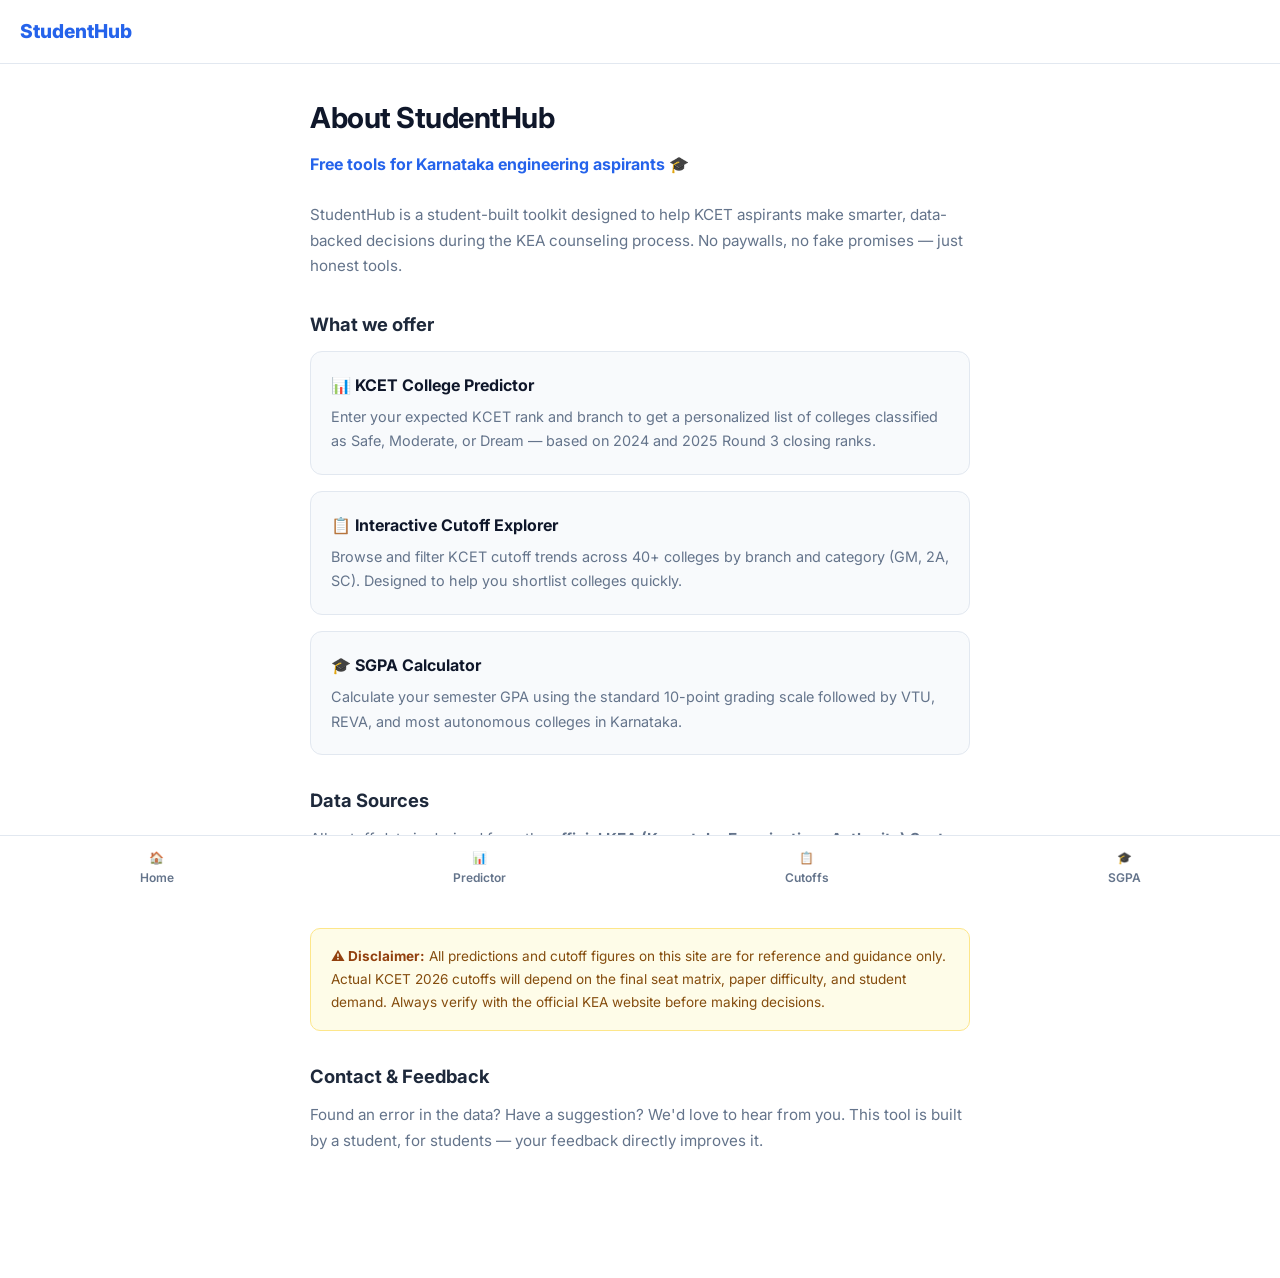
==== about.html @ f55f3ca9 "Add files via upload" ====
<!DOCTYPE html>
<html lang="en">
<head>
    <meta charset="UTF-8">
    <meta name="viewport" content="width=device-width, initial-scale=1.0, maximum-scale=1.0, user-scalable=no">
    <title>About StudentHub | KCET Predictor 2026</title>
    <meta name="description" content="Learn about StudentHub — a free KCET college predictor and cutoff tool built for Karnataka engineering aspirants.">
    <link href="https://fonts.googleapis.com/css2?family=Inter:wght@400;600;700;800&display=swap" rel="stylesheet">
    <style>
        :root { --primary: #2563eb; --bg: #ffffff; --surface: #f8fafc; --text: #0f172a; --text-light: #64748b; }
        * { box-sizing: border-box; margin: 0; padding: 0; }
        body { font-family: 'Inter', sans-serif; background-color: var(--bg); color: var(--text); padding-bottom: 80px; line-height: 1.7; }

        header { padding: 15px 20px; border-bottom: 1px solid #e2e8f0; position: sticky; top: 0; background: white; z-index: 100; }
        .logo { font-weight: 800; color: var(--primary); font-size: 1.2rem; text-decoration: none; }

        .container { padding: 30px 20px; max-width: 700px; margin: 0 auto; }

        h1 { font-size: 1.8rem; margin-bottom: 8px; color: #0f172a; letter-spacing: -0.5px; }
        h2 { font-size: 1.15rem; margin-top: 30px; margin-bottom: 10px; color: #1e293b; }
        p { font-size: 0.95rem; color: var(--text-light); margin-bottom: 14px; }

        .tagline { font-size: 1rem; color: var(--primary); font-weight: 700; margin-bottom: 24px; }

        .info-card { background: var(--surface); border: 1px solid #e2e8f0; border-radius: 12px; padding: 20px; margin-bottom: 16px; }
        .info-card h3 { font-size: 1rem; color: #0f172a; margin-bottom: 6px; }
        .info-card p { margin-bottom: 0; font-size: 0.9rem; }

        .disclaimer-box { background: #fefce8; border: 1px solid #fde68a; border-radius: 10px; padding: 16px 20px; margin-top: 24px; }
        .disclaimer-box p { font-size: 0.85rem; color: #854d0e; margin-bottom: 0; }
        .disclaimer-box strong { color: #92400e; }

        .source-link { color: var(--primary); font-weight: 700; text-decoration: none; }
        .source-link:hover { text-decoration: underline; }

        .bottom-nav { position: fixed; bottom: 0; width: 100%; height: 65px; background: white; display: flex; justify-content: space-around; align-items: center; border-top: 1px solid #e2e8f0; z-index: 100; }
        .nav-item { text-decoration: none; color: var(--text-light); font-size: 0.75rem; text-align: center; font-weight: 600; }
        .nav-item.active { color: var(--primary); }
    </style>
</head>
<body>

<header>
    <a href="index.html" class="logo">StudentHub</a>
</header>

<div class="container">
    <h1>About StudentHub</h1>
    <p class="tagline">Free tools for Karnataka engineering aspirants 🎓</p>

    <p>StudentHub is a student-built toolkit designed to help KCET aspirants make smarter, data-backed decisions during the KEA counseling process. No paywalls, no fake promises — just honest tools.</p>

    <h2>What we offer</h2>

    <div class="info-card">
        <h3>📊 KCET College Predictor</h3>
        <p>Enter your expected KCET rank and branch to get a personalized list of colleges classified as Safe, Moderate, or Dream — based on 2024 and 2025 Round 3 closing ranks.</p>
    </div>

    <div class="info-card">
        <h3>📋 Interactive Cutoff Explorer</h3>
        <p>Browse and filter KCET cutoff trends across 40+ colleges by branch and category (GM, 2A, SC). Designed to help you shortlist colleges quickly.</p>
    </div>

    <div class="info-card">
        <h3>🎓 SGPA Calculator</h3>
        <p>Calculate your semester GPA using the standard 10-point grading scale followed by VTU, REVA, and most autonomous colleges in Karnataka.</p>
    </div>

    <h2>Data Sources</h2>
    <p>All cutoff data is derived from the <strong>official KEA (Karnataka Examinations Authority) Seat Matrix</strong> published after Round 3 counseling for 2024 and 2025. You can verify data at the official KEA portal: <a href="https://kea.kar.nic.in" class="source-link" target="_blank">kea.kar.nic.in →</a></p>

    <div class="disclaimer-box">
        <p><strong>⚠️ Disclaimer:</strong> All predictions and cutoff figures on this site are for reference and guidance only. Actual KCET 2026 cutoffs will depend on the final seat matrix, paper difficulty, and student demand. Always verify with the official KEA website before making decisions.</p>
    </div>

    <h2>Contact & Feedback</h2>
    <p>Found an error in the data? Have a suggestion? We'd love to hear from you. This tool is built by a student, for students — your feedback directly improves it.</p>
</div>

<nav class="bottom-nav">
    <a href="index.html" class="nav-item">🏠<br>Home</a>
    <a href="predictor.html" class="nav-item">📊<br>Predictor</a>
    <a href="cutoffs.html" class="nav-item">📋<br>Cutoffs</a>
    <a href="sgpa.html" class="nav-item">🎓<br>SGPA</a>
</nav>

</body>
</html>
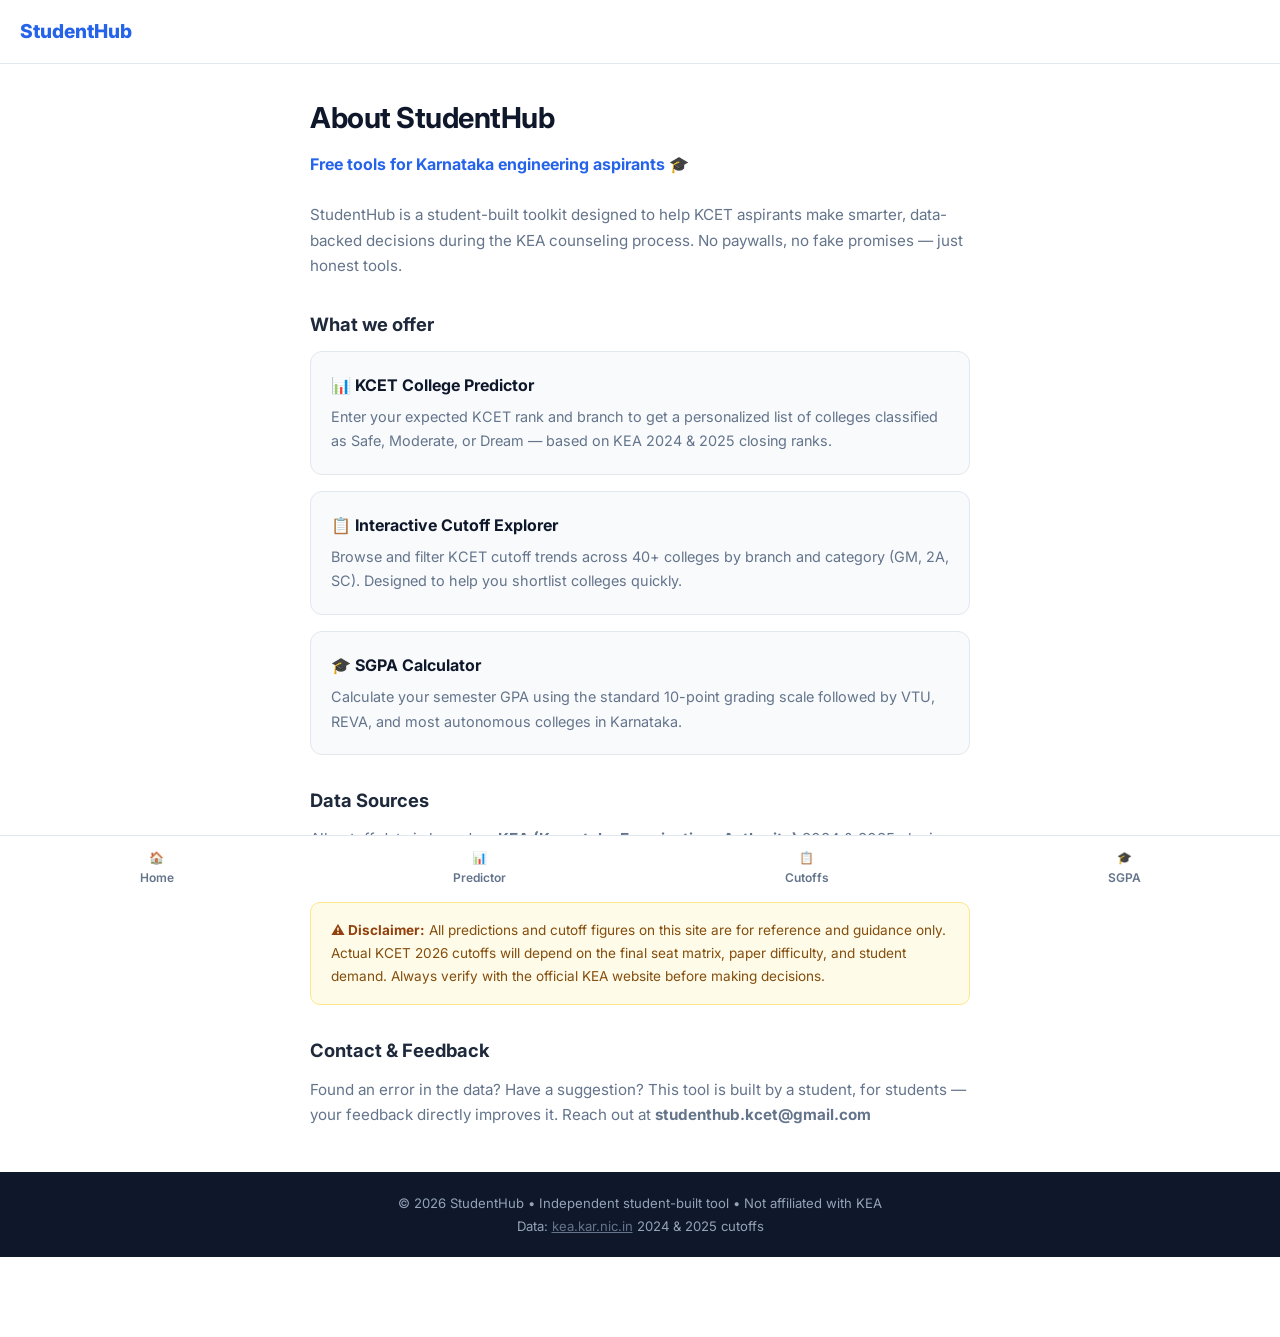
==== commit 30857e36: "Add files via upload" ====
--- a/about.html
+++ b/about.html
@@ -2,9 +2,26 @@
 <html lang="en">
 <head>
     <meta charset="UTF-8">
-    <meta name="viewport" content="width=device-width, initial-scale=1.0, maximum-scale=1.0, user-scalable=no">
-    <title>About StudentHub | KCET Predictor 2026</title>
-    <meta name="description" content="Learn about StudentHub — a free KCET college predictor and cutoff tool built for Karnataka engineering aspirants.">
+    <meta name="viewport" content="width=device-width, initial-scale=1.0">
+    <title>About StudentHub | Free KCET Tools for Karnataka Students</title>
+    <meta name="description" content="StudentHub is a free student-built KCET college predictor and cutoff tool for Karnataka engineering aspirants. Based on KEA 2024 & 2025 data.">
+
+    <!-- OpenGraph -->
+    <meta property="og:title" content="About StudentHub | KCET Tools for Karnataka">
+    <meta property="og:description" content="Free student-built KCET predictor and cutoff explorer for Karnataka engineering aspirants.">
+    <meta property="og:url" content="https://student-toolkit-2026.vercel.app/about.html">
+    <meta property="og:type" content="website">
+
+    <!-- JSON-LD -->
+    <script type="application/ld+json">
+    {
+      "@context": "https://schema.org",
+      "@type": "Organization",
+      "name": "StudentHub",
+      "url": "https://student-toolkit-2026.vercel.app",
+      "description": "Free KCET college predictor and cutoff tool for Karnataka engineering students"
+    }
+    </script>
     <link href="https://fonts.googleapis.com/css2?family=Inter:wght@400;600;700;800&display=swap" rel="stylesheet">
     <style>
         :root { --primary: #2563eb; --bg: #ffffff; --surface: #f8fafc; --text: #0f172a; --text-light: #64748b; }
@@ -54,7 +71,7 @@
 
     <div class="info-card">
         <h3>📊 KCET College Predictor</h3>
-        <p>Enter your expected KCET rank and branch to get a personalized list of colleges classified as Safe, Moderate, or Dream — based on 2024 and 2025 Round 3 closing ranks.</p>
+        <p>Enter your expected KCET rank and branch to get a personalized list of colleges classified as Safe, Moderate, or Dream — based on KEA 2024 & 2025 closing ranks.</p>
     </div>
 
     <div class="info-card">
@@ -68,15 +85,20 @@
     </div>
 
     <h2>Data Sources</h2>
-    <p>All cutoff data is derived from the <strong>official KEA (Karnataka Examinations Authority) Seat Matrix</strong> published after Round 3 counseling for 2024 and 2025. You can verify data at the official KEA portal: <a href="https://kea.kar.nic.in" class="source-link" target="_blank">kea.kar.nic.in →</a></p>
+    <p>All cutoff data is based on <strong>KEA (Karnataka Examinations Authority)</strong> 2024 & 2025 closing ranks. You can verify data at the official KEA portal: <a href="https://kea.kar.nic.in" class="source-link" target="_blank">kea.kar.nic.in →</a></p>
 
     <div class="disclaimer-box">
         <p><strong>⚠️ Disclaimer:</strong> All predictions and cutoff figures on this site are for reference and guidance only. Actual KCET 2026 cutoffs will depend on the final seat matrix, paper difficulty, and student demand. Always verify with the official KEA website before making decisions.</p>
     </div>
 
     <h2>Contact & Feedback</h2>
-    <p>Found an error in the data? Have a suggestion? We'd love to hear from you. This tool is built by a student, for students — your feedback directly improves it.</p>
+    <p>Found an error in the data? Have a suggestion? This tool is built by a student, for students — your feedback directly improves it. Reach out at <strong>studenthub.kcet@gmail.com</strong></p>
 </div>
+
+<footer style="background:#0f172a; color:#94a3b8; padding:20px; font-size:0.82rem; text-align:center;">
+    © 2026 StudentHub • Independent student-built tool • Not affiliated with KEA<br>
+    Data: <a href="https://kea.kar.nic.in" target="_blank" style="color:#64748b;">kea.kar.nic.in</a> 2024 & 2025 cutoffs
+</footer>
 
 <nav class="bottom-nav">
     <a href="index.html" class="nav-item">🏠<br>Home</a>
@@ -86,4 +108,4 @@
 </nav>
 
 </body>
-</html>
+</html>
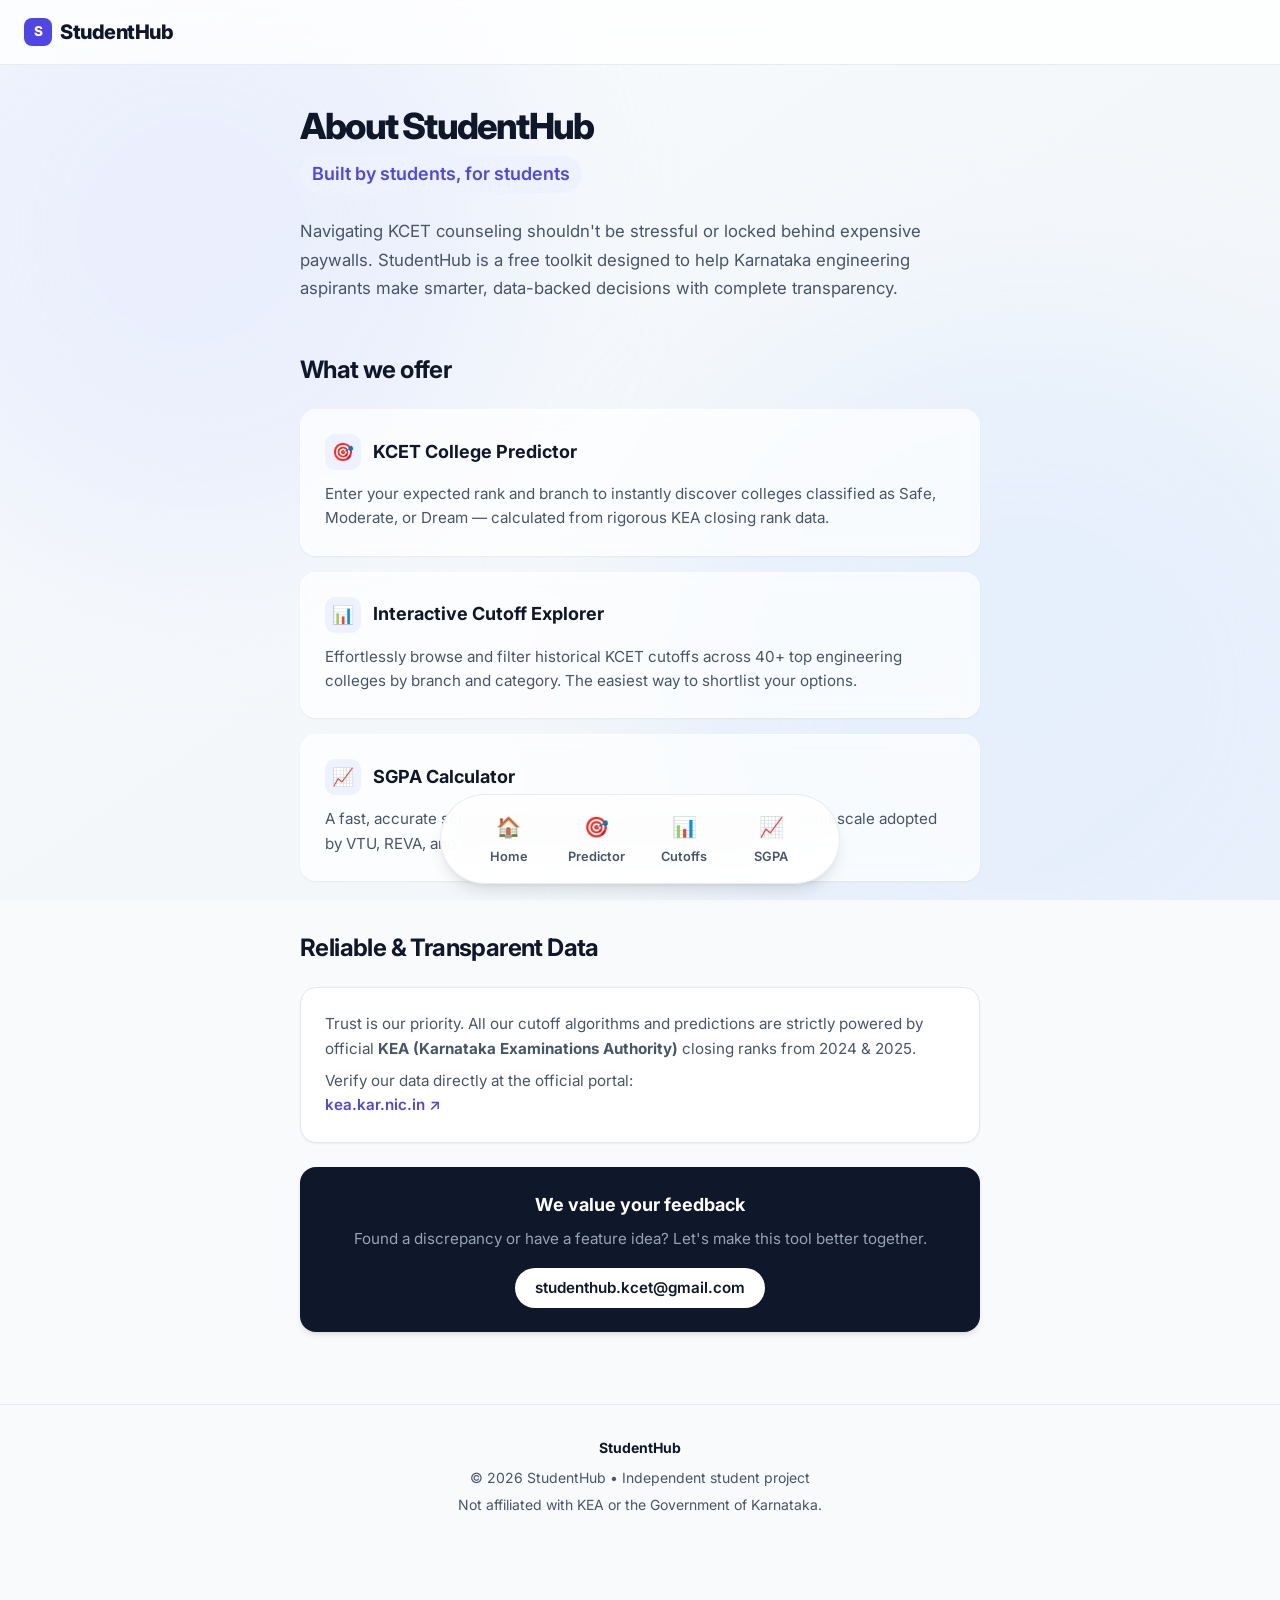
==== commit b61856a9: "fix: remove disclaimer, update probability labels, add marks-to-rank tool" ====
--- a/about.html
+++ b/about.html
@@ -1,14 +1,17 @@
 <!DOCTYPE html>
 <html lang="en">
+
 <head>
     <meta charset="UTF-8">
     <meta name="viewport" content="width=device-width, initial-scale=1.0">
     <title>About StudentHub | Free KCET Tools for Karnataka Students</title>
-    <meta name="description" content="StudentHub is a free student-built KCET college predictor and cutoff tool for Karnataka engineering aspirants. Based on KEA 2024 & 2025 data.">
+    <meta name="description"
+        content="StudentHub is a free student-built KCET college predictor and cutoff tool for Karnataka engineering aspirants. Based on KEA 2024 & 2025 data.">
 
     <!-- OpenGraph -->
     <meta property="og:title" content="About StudentHub | KCET Tools for Karnataka">
-    <meta property="og:description" content="Free student-built KCET predictor and cutoff explorer for Karnataka engineering aspirants.">
+    <meta property="og:description"
+        content="Free student-built KCET predictor and cutoff explorer for Karnataka engineering aspirants.">
     <meta property="og:url" content="https://student-toolkit-2026.vercel.app/about.html">
     <meta property="og:type" content="website">
 
@@ -22,90 +25,107 @@
       "description": "Free KCET college predictor and cutoff tool for Karnataka engineering students"
     }
     </script>
-    <link href="https://fonts.googleapis.com/css2?family=Inter:wght@400;600;700;800&display=swap" rel="stylesheet">
-    <style>
-        :root { --primary: #2563eb; --bg: #ffffff; --surface: #f8fafc; --text: #0f172a; --text-light: #64748b; }
-        * { box-sizing: border-box; margin: 0; padding: 0; }
-        body { font-family: 'Inter', sans-serif; background-color: var(--bg); color: var(--text); padding-bottom: 80px; line-height: 1.7; }
+    <link href="https://fonts.googleapis.com/css2?family=Inter:wght@400;500;600;700;800&display=swap" rel="stylesheet">
+    <link rel="stylesheet" href="style.css">
+</head>
 
-        header { padding: 15px 20px; border-bottom: 1px solid #e2e8f0; position: sticky; top: 0; background: white; z-index: 100; }
-        .logo { font-weight: 800; color: var(--primary); font-size: 1.2rem; text-decoration: none; }
-
-        .container { padding: 30px 20px; max-width: 700px; margin: 0 auto; }
-
-        h1 { font-size: 1.8rem; margin-bottom: 8px; color: #0f172a; letter-spacing: -0.5px; }
-        h2 { font-size: 1.15rem; margin-top: 30px; margin-bottom: 10px; color: #1e293b; }
-        p { font-size: 0.95rem; color: var(--text-light); margin-bottom: 14px; }
-
-        .tagline { font-size: 1rem; color: var(--primary); font-weight: 700; margin-bottom: 24px; }
-
-        .info-card { background: var(--surface); border: 1px solid #e2e8f0; border-radius: 12px; padding: 20px; margin-bottom: 16px; }
-        .info-card h3 { font-size: 1rem; color: #0f172a; margin-bottom: 6px; }
-        .info-card p { margin-bottom: 0; font-size: 0.9rem; }
-
-        .disclaimer-box { background: #fefce8; border: 1px solid #fde68a; border-radius: 10px; padding: 16px 20px; margin-top: 24px; }
-        .disclaimer-box p { font-size: 0.85rem; color: #854d0e; margin-bottom: 0; }
-        .disclaimer-box strong { color: #92400e; }
-
-        .source-link { color: var(--primary); font-weight: 700; text-decoration: none; }
-        .source-link:hover { text-decoration: underline; }
-
-        .bottom-nav { position: fixed; bottom: 0; width: 100%; height: 65px; background: white; display: flex; justify-content: space-around; align-items: center; border-top: 1px solid #e2e8f0; z-index: 100; }
-        .nav-item { text-decoration: none; color: var(--text-light); font-size: 0.75rem; text-align: center; font-weight: 600; }
-        .nav-item.active { color: var(--primary); }
-    </style>
-</head>
 <body>
 
-<header>
-    <a href="index.html" class="logo">StudentHub</a>
-</header>
-
-<div class="container">
-    <h1>About StudentHub</h1>
-    <p class="tagline">Free tools for Karnataka engineering aspirants 🎓</p>
-
-    <p>StudentHub is a student-built toolkit designed to help KCET aspirants make smarter, data-backed decisions during the KEA counseling process. No paywalls, no fake promises — just honest tools.</p>
-
-    <h2>What we offer</h2>
-
-    <div class="info-card">
-        <h3>📊 KCET College Predictor</h3>
-        <p>Enter your expected KCET rank and branch to get a personalized list of colleges classified as Safe, Moderate, or Dream — based on KEA 2024 & 2025 closing ranks.</p>
+    <div class="ambient-bg">
+        <div class="ambient-blob blob-1"></div>
+        <div class="ambient-blob blob-2"></div>
     </div>
 
-    <div class="info-card">
-        <h3>📋 Interactive Cutoff Explorer</h3>
-        <p>Browse and filter KCET cutoff trends across 40+ colleges by branch and category (GM, 2A, SC). Designed to help you shortlist colleges quickly.</p>
+    <header>
+        <a href="index.html" class="logo">
+            <div class="logo-icon">S</div>
+            StudentHub
+        </a>
+    </header>
+
+    <div class="container">
+        <h1>About StudentHub</h1>
+        <div class="tagline">Built by students, for students</div>
+
+        <p class="intro-text">Navigating KCET counseling shouldn't be stressful or locked behind expensive paywalls.
+            StudentHub is a free toolkit designed to help Karnataka engineering aspirants make smarter, data-backed
+            decisions with complete transparency.</p>
+
+        <h2>What we offer</h2>
+
+        <div class="grid-cards">
+            <div class="info-card">
+                <div class="card-header">
+                    <div class="card-icon">🎯</div>
+                    <h3>KCET College Predictor</h3>
+                </div>
+                <p>Enter your expected rank and branch to instantly discover colleges classified as Safe, Moderate, or
+                    Dream — calculated from rigorous KEA closing rank data.</p>
+            </div>
+
+            <div class="info-card">
+                <div class="card-header">
+                    <div class="card-icon">📊</div>
+                    <h3>Interactive Cutoff Explorer</h3>
+                </div>
+                <p>Effortlessly browse and filter historical KCET cutoffs across 40+ top engineering colleges by branch
+                    and category. The easiest way to shortlist your options.</p>
+            </div>
+
+            <div class="info-card">
+                <div class="card-header">
+                    <div class="card-icon">📈</div>
+                    <h3>SGPA Calculator</h3>
+                </div>
+                <p>A fast, accurate semester GPA calculator utilizing the standard 10-point scale adopted by VTU, REVA,
+                    and autonomous institutions across Karnataka.</p>
+            </div>
+        </div>
+
+        <h2>Reliable & Transparent Data</h2>
+        <div class="trust-section">
+            <p>Trust is our priority. All our cutoff algorithms and predictions are strictly powered by official
+                <strong>KEA (Karnataka Examinations Authority)</strong> closing ranks from 2024 & 2025.
+            </p>
+            <p style="margin-top: 0.5rem;">Verify our data directly at the official portal: <br><a
+                    href="https://kea.kar.nic.in" class="source-link" target="_blank"
+                    rel="noopener noreferrer">kea.kar.nic.in ↗</a></p>
+        </div>
+
+        <div class="contact-box">
+            <h3>We value your feedback</h3>
+            <p>Found a discrepancy or have a feature idea? Let's make this tool better together.</p>
+            <a href="mailto:studenthub.kcet@gmail.com" class="email-link">studenthub.kcet@gmail.com</a>
+        </div>
     </div>
 
-    <div class="info-card">
-        <h3>🎓 SGPA Calculator</h3>
-        <p>Calculate your semester GPA using the standard 10-point grading scale followed by VTU, REVA, and most autonomous colleges in Karnataka.</p>
+    <footer>
+        <div class="footer-logo">StudentHub</div>
+        <p>© 2026 StudentHub • Independent student project</p>
+        <p style="margin-top: 0.25rem;">Not affiliated with KEA or the Government of Karnataka.</p>
+    </footer>
+
+    <div class="bottom-nav-container">
+        <nav class="bottom-nav">
+            <a href="index.html" class="nav-item">
+                <span class="nav-icon">🏠</span>
+                <span>Home</span>
+            </a>
+            <a href="predictor.html" class="nav-item">
+                <span class="nav-icon">🎯</span>
+                <span>Predictor</span>
+            </a>
+            <a href="cutoffs.html" class="nav-item">
+                <span class="nav-icon">📊</span>
+                <span>Cutoffs</span>
+            </a>
+            <a href="sgpa.html" class="nav-item">
+                <span class="nav-icon">📈</span>
+                <span>SGPA</span>
+            </a>
+        </nav>
     </div>
 
-    <h2>Data Sources</h2>
-    <p>All cutoff data is based on <strong>KEA (Karnataka Examinations Authority)</strong> 2024 & 2025 closing ranks. You can verify data at the official KEA portal: <a href="https://kea.kar.nic.in" class="source-link" target="_blank">kea.kar.nic.in →</a></p>
+</body>
 
-    <div class="disclaimer-box">
-        <p><strong>⚠️ Disclaimer:</strong> All predictions and cutoff figures on this site are for reference and guidance only. Actual KCET 2026 cutoffs will depend on the final seat matrix, paper difficulty, and student demand. Always verify with the official KEA website before making decisions.</p>
-    </div>
-
-    <h2>Contact & Feedback</h2>
-    <p>Found an error in the data? Have a suggestion? This tool is built by a student, for students — your feedback directly improves it. Reach out at <strong>studenthub.kcet@gmail.com</strong></p>
-</div>
-
-<footer style="background:#0f172a; color:#94a3b8; padding:20px; font-size:0.82rem; text-align:center;">
-    © 2026 StudentHub • Independent student-built tool • Not affiliated with KEA<br>
-    Data: <a href="https://kea.kar.nic.in" target="_blank" style="color:#64748b;">kea.kar.nic.in</a> 2024 & 2025 cutoffs
-</footer>
-
-<nav class="bottom-nav">
-    <a href="index.html" class="nav-item">🏠<br>Home</a>
-    <a href="predictor.html" class="nav-item">📊<br>Predictor</a>
-    <a href="cutoffs.html" class="nav-item">📋<br>Cutoffs</a>
-    <a href="sgpa.html" class="nav-item">🎓<br>SGPA</a>
-</nav>
-
-</body>
 </html>
--- a/style.css
+++ b/style.css
@@ -0,0 +1,530 @@
+:root {
+    --primary: #4F46E5;
+    /* Indigo 600 */
+    --primary-hover: #4338CA;
+    --primary-light: #EEF2FF;
+    --bg: #F8FAFC;
+    /* Slate 50 */
+    --surface: #FFFFFF;
+    --text-main: #0F172A;
+    /* Slate 900 */
+    --text-muted: #475569;
+    /* Slate 600 */
+    --border: #E2E8F0;
+    /* Slate 200 */
+
+    /* Result Colors */
+    --safe: #166534;
+    --safe-bg: #dcfce7;
+    --moderate: #854d0e;
+    --moderate-bg: #fef9c3;
+    --dream: #991b1b;
+    --dream-bg: #fee2e2;
+    --best-border: #4F46E5;
+    --best-bg: #EEF2FF;
+
+    --shadow-sm: 0 1px 2px 0 rgb(0 0 0 / 0.05);
+    --shadow-md: 0 4px 6px -1px rgb(0 0 0 / 0.1), 0 2px 4px -2px rgb(0 0 0 / 0.1);
+    --shadow-lg: 0 10px 15px -3px rgb(0 0 0 / 0.1), 0 4px 6px -4px rgb(0 0 0 / 0.1);
+    --radius-sm: 0.5rem;
+    --radius-md: 0.75rem;
+    --radius-lg: 1rem;
+    --radius-full: 9999px;
+    --transition: all 0.3s cubic-bezier(0.4, 0, 0.2, 1);
+}
+
+* {
+    box-sizing: border-box;
+    margin: 0;
+    padding: 0;
+}
+
+body {
+    font-family: 'Inter', -apple-system, BlinkMacSystemFont, "Segoe UI", Roboto, sans-serif;
+    background-color: var(--bg);
+    color: var(--text-main);
+    padding-bottom: 90px;
+    line-height: 1.6;
+    -webkit-font-smoothing: antialiased;
+}
+
+/* Ambient Background for premium fast look */
+.ambient-bg {
+    position: fixed;
+    top: 0;
+    left: 0;
+    width: 100vw;
+    height: 100vh;
+    z-index: -1;
+    overflow: hidden;
+    background: linear-gradient(to bottom right, #f8fafc, #f1f5f9);
+}
+
+.ambient-blob {
+    position: absolute;
+    filter: blur(80px);
+    opacity: 0.5;
+    border-radius: 50%;
+    animation: float 20s infinite alternate;
+}
+
+.blob-1 {
+    top: -10%;
+    left: -10%;
+    width: 50vw;
+    height: 50vw;
+    background: #e0e7ff;
+}
+
+.blob-2 {
+    bottom: -20%;
+    right: -10%;
+    width: 60vw;
+    height: 60vw;
+    background: #dbeafe;
+    animation-delay: -10s;
+}
+
+@keyframes float {
+    0% {
+        transform: translate(0, 0) scale(1);
+    }
+
+    100% {
+        transform: translate(5%, 5%) scale(1.1);
+    }
+}
+
+/* Header */
+header {
+    padding: 1rem 1.5rem;
+    position: sticky;
+    top: 0;
+    background: rgba(255, 255, 255, 0.8);
+    backdrop-filter: blur(12px);
+    -webkit-backdrop-filter: blur(12px);
+    border-bottom: 1px solid rgba(226, 232, 240, 0.8);
+    z-index: 100;
+    display: flex;
+    justify-content: space-between;
+    align-items: center;
+}
+
+.logo {
+    font-weight: 800;
+    color: var(--text-main);
+    font-size: 1.25rem;
+    text-decoration: none;
+    display: flex;
+    align-items: center;
+    gap: 0.5rem;
+    letter-spacing: -0.025em;
+}
+
+.logo-icon {
+    background: var(--primary);
+    color: white;
+    width: 28px;
+    height: 28px;
+    border-radius: 8px;
+    display: flex;
+    align-items: center;
+    justify-content: center;
+    font-size: 0.85rem;
+}
+
+.container {
+    padding: 2.5rem 1.25rem;
+    max-width: 720px;
+    margin: 0 auto;
+}
+
+/* Typography */
+h1 {
+    font-size: 2.25rem;
+    font-weight: 800;
+    margin-bottom: 0.5rem;
+    color: var(--text-main);
+    letter-spacing: -0.05em;
+    line-height: 1.2;
+}
+
+h2 {
+    font-size: 1.5rem;
+    font-weight: 700;
+    margin-top: 3rem;
+    margin-bottom: 1.25rem;
+    color: var(--text-main);
+    letter-spacing: -0.025em;
+}
+
+.subtitle {
+    font-size: 1.05rem;
+    color: var(--text-muted);
+    margin-bottom: 1rem;
+    line-height: 1.7;
+}
+
+.tagline {
+    font-size: 1.125rem;
+    color: var(--primary);
+    font-weight: 600;
+    margin-bottom: 1.5rem;
+    display: inline-block;
+    background: var(--primary-light);
+    padding: 0.25rem 0.75rem;
+    border-radius: var(--radius-full);
+}
+
+.intro-text {
+    font-size: 1.05rem;
+    color: var(--text-muted);
+    margin-bottom: 2.5rem;
+    line-height: 1.7;
+}
+
+/* Glassmorphism Cards */
+.grid-cards {
+    display: grid;
+    gap: 1rem;
+}
+
+.info-card,
+.form-card,
+.data-card {
+    background: rgba(255, 255, 255, 0.7);
+    backdrop-filter: blur(8px);
+    -webkit-backdrop-filter: blur(8px);
+    border: 1px solid rgba(255, 255, 255, 0.5);
+    border-radius: var(--radius-lg);
+    padding: 1.5rem;
+    transition: var(--transition);
+    box-shadow: var(--shadow-sm);
+    position: relative;
+    overflow: hidden;
+}
+
+.info-card:hover,
+.data-card:hover {
+    transform: translateY(-4px);
+    box-shadow: var(--shadow-md);
+    border-color: rgba(255, 255, 255, 0.9);
+    background: rgba(255, 255, 255, 0.9);
+}
+
+/* UI Elements */
+.card-header {
+    display: flex;
+    align-items: center;
+    gap: 0.75rem;
+    margin-bottom: 0.75rem;
+}
+
+.card-icon {
+    background: var(--primary-light);
+    color: var(--primary);
+    width: 36px;
+    height: 36px;
+    border-radius: 10px;
+    display: flex;
+    align-items: center;
+    justify-content: center;
+    font-size: 1.1rem;
+}
+
+.info-card h3 {
+    font-size: 1.125rem;
+    font-weight: 700;
+    color: var(--text-main);
+}
+
+.info-card p {
+    color: var(--text-muted);
+    font-size: 0.95rem;
+    margin: 0;
+    line-height: 1.6;
+}
+
+/* Trust & Disclaimer Elements */
+.trust-section {
+    background: white;
+    border-radius: var(--radius-lg);
+    padding: 1.5rem;
+    border: 1px solid var(--border);
+    margin-top: 1rem;
+    box-shadow: var(--shadow-sm);
+}
+
+.trust-section p {
+    color: var(--text-muted);
+    font-size: 0.95rem;
+}
+
+.source-link {
+    color: var(--primary);
+    font-weight: 600;
+    text-decoration: none;
+    display: inline-flex;
+    align-items: center;
+    gap: 0.25rem;
+}
+
+.source-link:hover {
+    text-decoration: underline;
+}
+
+.disclaimer-box {
+    background: #FFFBEB;
+    border: 1px solid #FEF08A;
+    border-radius: var(--radius-md);
+    padding: 1rem 1.25rem;
+    margin-top: 1.5rem;
+    display: flex;
+    gap: 1rem;
+    align-items: flex-start;
+}
+
+.disclaimer-icon {
+    font-size: 1.25rem;
+    flex-shrink: 0;
+}
+
+.disclaimer-box p {
+    font-size: 0.875rem;
+    color: #92400E;
+    margin: 0;
+    line-height: 1.5;
+}
+
+/* Contact Section */
+.contact-box {
+    background: var(--text-main);
+    color: white;
+    padding: 1.5rem;
+    border-radius: var(--radius-lg);
+    margin-top: 1.5rem;
+    text-align: center;
+    box-shadow: var(--shadow-md);
+}
+
+.contact-box h3 {
+    margin-bottom: 0.5rem;
+    font-size: 1.125rem;
+}
+
+.contact-box p {
+    color: #94A3B8;
+    font-size: 0.95rem;
+    margin-bottom: 1rem;
+}
+
+.email-link {
+    display: inline-block;
+    background: white;
+    color: var(--text-main);
+    padding: 0.5rem 1.25rem;
+    border-radius: var(--radius-full);
+    text-decoration: none;
+    font-weight: 600;
+    font-size: 0.95rem;
+    transition: var(--transition);
+}
+
+.email-link:hover {
+    transform: scale(1.05);
+    box-shadow: var(--shadow-sm);
+}
+
+/* Footer */
+footer {
+    padding: 2rem 1.5rem;
+    font-size: 0.875rem;
+    text-align: center;
+    color: var(--text-muted);
+    border-top: 1px solid var(--border);
+    margin-top: 2rem;
+}
+
+.footer-logo {
+    font-weight: 700;
+    color: var(--text-main);
+    margin-bottom: 0.5rem;
+}
+
+.footer-grid {
+    display: grid;
+    grid-template-columns: repeat(auto-fit, minmax(180px, 1fr));
+    gap: 24px;
+    text-align: left;
+}
+
+.footer-grid ul {
+    list-style: none;
+    padding: 0;
+    margin: 0;
+}
+
+.footer-grid li {
+    list-style: none;
+}
+
+/* Premium Bottom Nav */
+.bottom-nav-container {
+    position: fixed;
+    bottom: 1rem;
+    left: 0;
+    width: 100%;
+    display: flex;
+    justify-content: center;
+    z-index: 100;
+    pointer-events: none;
+    /* Let clicks pass through container */
+}
+
+.bottom-nav {
+    background: rgba(255, 255, 255, 0.9);
+    backdrop-filter: blur(16px);
+    -webkit-backdrop-filter: blur(16px);
+    display: flex;
+    justify-content: space-around;
+    align-items: center;
+    border: 1px solid rgba(226, 232, 240, 0.8);
+    border-radius: var(--radius-full);
+    padding: 0.5rem 1rem;
+    box-shadow: var(--shadow-lg);
+    width: 90%;
+    max-width: 400px;
+    pointer-events: auto;
+    /* Re-enable clicks for nav */
+}
+
+.nav-item {
+    text-decoration: none;
+    color: var(--text-muted);
+    font-size: 0.75rem;
+    text-align: center;
+    font-weight: 600;
+    padding: 0.5rem;
+    border-radius: var(--radius-md);
+    transition: var(--transition);
+    min-width: 64px;
+    display: flex;
+    flex-direction: column;
+    align-items: center;
+    gap: 0.25rem;
+}
+
+.nav-icon {
+    font-size: 1.25rem;
+    transition: var(--transition);
+}
+
+.nav-item:hover {
+    color: var(--text-main);
+    background: rgba(241, 245, 249, 0.5);
+    /* lighter hover for glass */
+}
+
+.nav-item:hover .nav-icon {
+    transform: translateY(-2px);
+}
+
+.nav-item.active {
+    color: var(--primary);
+}
+
+.nav-item.active .nav-icon {
+    transform: translateY(-2px);
+}
+
+@media (min-width: 640px) {
+    .bottom-nav {
+        padding: 0.5rem 1.5rem;
+    }
+
+    .nav-item {
+        font-size: 0.8rem;
+        min-width: 72px;
+    }
+}
+
+@media (max-width: 639px) {
+    .footer-grid {
+        gap: 16px;
+    }
+}
+
+/* Forms & Inputs */
+.input-group {
+    margin-bottom: 1rem;
+    display: flex;
+    flex-direction: column;
+}
+
+.input-group:last-of-type {
+    margin-bottom: 1.5rem;
+}
+
+.input-group label {
+    font-size: 0.75rem;
+    font-weight: 700;
+    color: var(--text-muted);
+    margin-bottom: 0.5rem;
+    text-transform: uppercase;
+    letter-spacing: 0.05em;
+}
+
+.input-group input,
+.input-group select {
+    padding: 0.875rem 1rem;
+    border: 1px solid #cbd5e1;
+    border-radius: var(--radius-sm);
+    font-size: 1rem;
+    font-family: 'Inter', sans-serif;
+    width: 100%;
+    background: rgba(255, 255, 255, 0.9);
+    transition: var(--transition);
+}
+
+.input-group input:focus,
+.input-group select:focus {
+    outline: none;
+    border-color: var(--primary);
+    box-shadow: 0 0 0 3px rgba(79, 70, 229, 0.1);
+}
+
+.input-group input.error {
+    border-color: #ef4444;
+}
+
+.btn-primary {
+    display: block;
+    width: 100%;
+    padding: 0.875rem 1rem;
+    background: var(--primary);
+    color: white;
+    border: none;
+    border-radius: var(--radius-sm);
+    font-weight: 700;
+    font-size: 1rem;
+    cursor: pointer;
+    box-shadow: 0 4px 6px -1px rgba(79, 70, 229, 0.25);
+    transition: var(--transition);
+}
+
+.btn-primary:hover {
+    background: var(--primary-hover);
+    transform: translateY(-1px);
+    box-shadow: 0 6px 8px -1px rgba(79, 70, 229, 0.3);
+}
+
+.btn-primary:active {
+    transform: scale(0.98);
+}
+
+.btn-primary:disabled {
+    opacity: 0.65;
+    cursor: not-allowed;
+    transform: none;
+    box-shadow: none;
+}
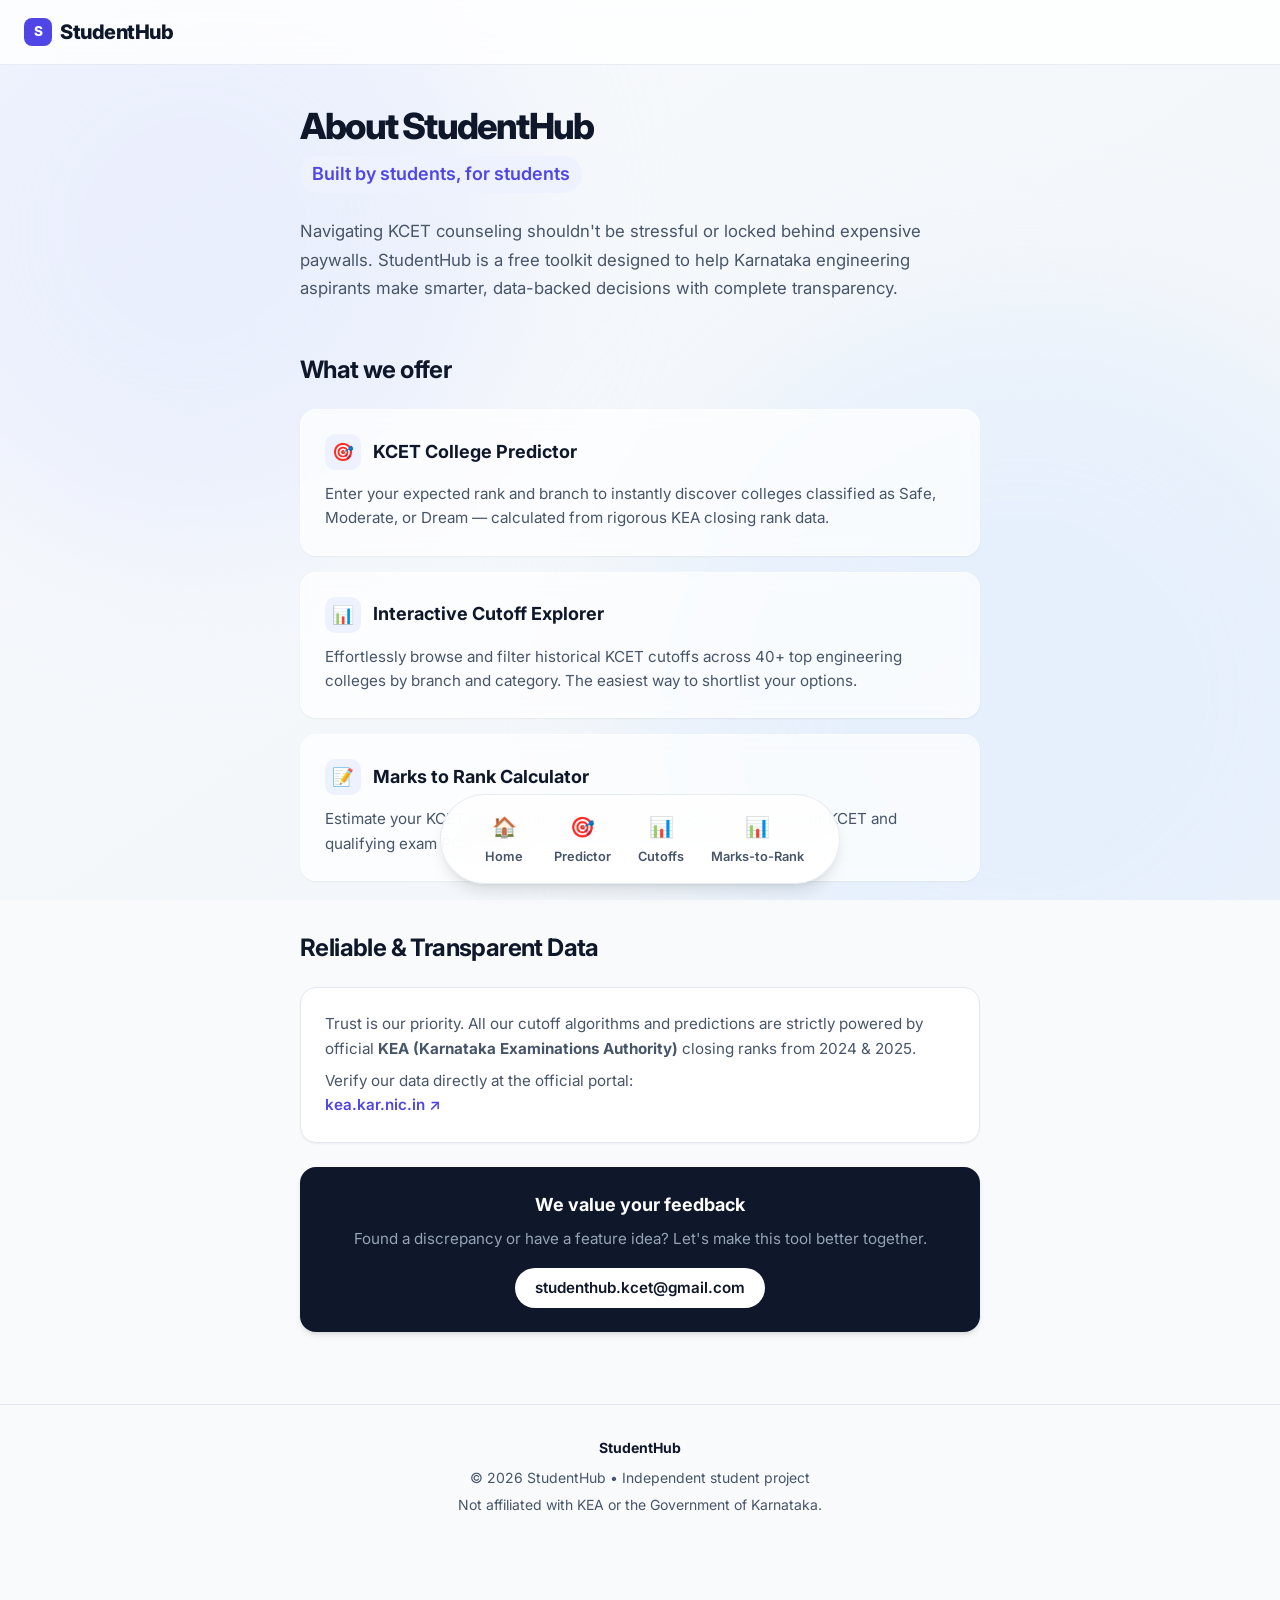
==== commit 3c803658: "feat: add 500+ colleges with real KEA 2025 data, tier classification, all categories" ====
--- a/about.html
+++ b/about.html
@@ -74,11 +74,10 @@
 
             <div class="info-card">
                 <div class="card-header">
-                    <div class="card-icon">📈</div>
-                    <h3>SGPA Calculator</h3>
+                    <div class="card-icon">📝</div>
+                    <h3>Marks to Rank Calculator</h3>
                 </div>
-                <p>A fast, accurate semester GPA calculator utilizing the standard 10-point scale adopted by VTU, REVA,
-                    and autonomous institutions across Karnataka.</p>
+                <p>Estimate your KCET engineering rank using a composite score of your KCET and qualifying exam PCM marks.</p>
             </div>
         </div>
 
@@ -119,9 +118,9 @@
                 <span class="nav-icon">📊</span>
                 <span>Cutoffs</span>
             </a>
-            <a href="sgpa.html" class="nav-item">
-                <span class="nav-icon">📈</span>
-                <span>SGPA</span>
+            <a href="marks-to-rank.html" class="nav-item">
+                <span class="nav-icon">📊</span>
+                <span>Marks-to-Rank</span>
             </a>
         </nav>
     </div>
--- a/style.css
+++ b/style.css
@@ -527,4 +527,4 @@
     cursor: not-allowed;
     transform: none;
     box-shadow: none;
-}
+}
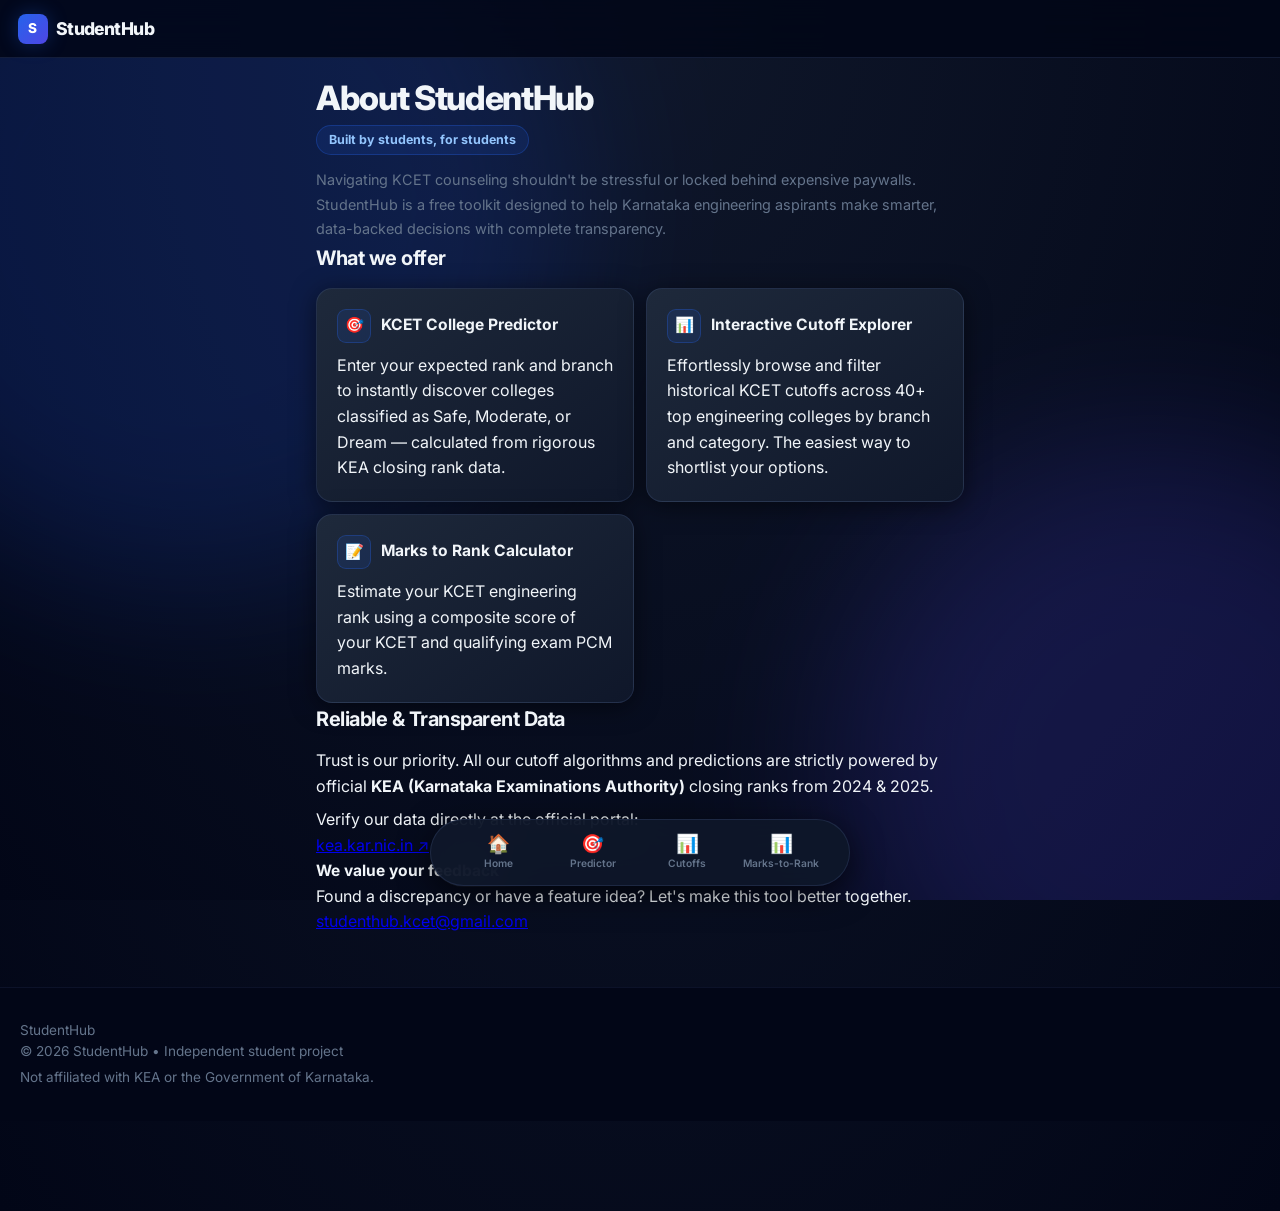
==== commit d9b9b642: "Fix predictor logic, category sort, dynamic tiers and redesign Marks-to-Rank UI" ====
--- a/about.html
+++ b/about.html
@@ -7,6 +7,7 @@
     <title>About StudentHub | Free KCET Tools for Karnataka Students</title>
     <meta name="description"
         content="StudentHub is a free student-built KCET college predictor and cutoff tool for Karnataka engineering aspirants. Based on KEA 2024 & 2025 data.">
+    <link rel="canonical" href="https://student-toolkit-2026.vercel.app/about.html">
 
     <!-- OpenGraph -->
     <meta property="og:title" content="About StudentHub | KCET Tools for Karnataka">
--- a/style.css
+++ b/style.css
@@ -1,530 +1,422 @@
+/* ═══ TOKENS ═══ */
 :root {
-    --primary: #4F46E5;
-    /* Indigo 600 */
-    --primary-hover: #4338CA;
-    --primary-light: #EEF2FF;
-    --bg: #F8FAFC;
-    /* Slate 50 */
-    --surface: #FFFFFF;
-    --text-main: #0F172A;
-    /* Slate 900 */
-    --text-muted: #475569;
-    /* Slate 600 */
-    --border: #E2E8F0;
-    /* Slate 200 */
-
-    /* Result Colors */
-    --safe: #166534;
-    --safe-bg: #dcfce7;
-    --moderate: #854d0e;
-    --moderate-bg: #fef9c3;
-    --dream: #991b1b;
-    --dream-bg: #fee2e2;
-    --best-border: #4F46E5;
-    --best-bg: #EEF2FF;
-
-    --shadow-sm: 0 1px 2px 0 rgb(0 0 0 / 0.05);
-    --shadow-md: 0 4px 6px -1px rgb(0 0 0 / 0.1), 0 2px 4px -2px rgb(0 0 0 / 0.1);
-    --shadow-lg: 0 10px 15px -3px rgb(0 0 0 / 0.1), 0 4px 6px -4px rgb(0 0 0 / 0.1);
-    --radius-sm: 0.5rem;
-    --radius-md: 0.75rem;
-    --radius-lg: 1rem;
-    --radius-full: 9999px;
-    --transition: all 0.3s cubic-bezier(0.4, 0, 0.2, 1);
-}
-
-* {
-    box-sizing: border-box;
-    margin: 0;
-    padding: 0;
-}
-
-body {
-    font-family: 'Inter', -apple-system, BlinkMacSystemFont, "Segoe UI", Roboto, sans-serif;
-    background-color: var(--bg);
-    color: var(--text-main);
-    padding-bottom: 90px;
-    line-height: 1.6;
-    -webkit-font-smoothing: antialiased;
-}
-
-/* Ambient Background for premium fast look */
-.ambient-bg {
-    position: fixed;
-    top: 0;
-    left: 0;
-    width: 100vw;
-    height: 100vh;
-    z-index: -1;
-    overflow: hidden;
-    background: linear-gradient(to bottom right, #f8fafc, #f1f5f9);
-}
-
-.ambient-blob {
-    position: absolute;
-    filter: blur(80px);
-    opacity: 0.5;
-    border-radius: 50%;
-    animation: float 20s infinite alternate;
-}
-
-.blob-1 {
-    top: -10%;
-    left: -10%;
-    width: 50vw;
-    height: 50vw;
-    background: #e0e7ff;
-}
-
-.blob-2 {
-    bottom: -20%;
-    right: -10%;
-    width: 60vw;
-    height: 60vw;
-    background: #dbeafe;
-    animation-delay: -10s;
-}
-
-@keyframes float {
-    0% {
-        transform: translate(0, 0) scale(1);
-    }
-
-    100% {
-        transform: translate(5%, 5%) scale(1.1);
-    }
-}
-
-/* Header */
-header {
-    padding: 1rem 1.5rem;
-    position: sticky;
-    top: 0;
-    background: rgba(255, 255, 255, 0.8);
-    backdrop-filter: blur(12px);
-    -webkit-backdrop-filter: blur(12px);
-    border-bottom: 1px solid rgba(226, 232, 240, 0.8);
-    z-index: 100;
-    display: flex;
-    justify-content: space-between;
-    align-items: center;
-}
-
-.logo {
-    font-weight: 800;
-    color: var(--text-main);
-    font-size: 1.25rem;
-    text-decoration: none;
-    display: flex;
-    align-items: center;
-    gap: 0.5rem;
-    letter-spacing: -0.025em;
-}
-
-.logo-icon {
-    background: var(--primary);
-    color: white;
-    width: 28px;
-    height: 28px;
-    border-radius: 8px;
-    display: flex;
-    align-items: center;
-    justify-content: center;
-    font-size: 0.85rem;
-}
-
-.container {
-    padding: 2.5rem 1.25rem;
-    max-width: 720px;
-    margin: 0 auto;
-}
-
-/* Typography */
-h1 {
-    font-size: 2.25rem;
-    font-weight: 800;
-    margin-bottom: 0.5rem;
-    color: var(--text-main);
-    letter-spacing: -0.05em;
-    line-height: 1.2;
-}
-
-h2 {
-    font-size: 1.5rem;
-    font-weight: 700;
-    margin-top: 3rem;
-    margin-bottom: 1.25rem;
-    color: var(--text-main);
-    letter-spacing: -0.025em;
-}
-
-.subtitle {
-    font-size: 1.05rem;
-    color: var(--text-muted);
-    margin-bottom: 1rem;
-    line-height: 1.7;
-}
-
-.tagline {
-    font-size: 1.125rem;
-    color: var(--primary);
-    font-weight: 600;
-    margin-bottom: 1.5rem;
-    display: inline-block;
-    background: var(--primary-light);
-    padding: 0.25rem 0.75rem;
-    border-radius: var(--radius-full);
-}
-
-.intro-text {
-    font-size: 1.05rem;
-    color: var(--text-muted);
-    margin-bottom: 2.5rem;
-    line-height: 1.7;
-}
-
-/* Glassmorphism Cards */
-.grid-cards {
-    display: grid;
-    gap: 1rem;
-}
-
-.info-card,
-.form-card,
-.data-card {
-    background: rgba(255, 255, 255, 0.7);
-    backdrop-filter: blur(8px);
-    -webkit-backdrop-filter: blur(8px);
-    border: 1px solid rgba(255, 255, 255, 0.5);
-    border-radius: var(--radius-lg);
-    padding: 1.5rem;
-    transition: var(--transition);
-    box-shadow: var(--shadow-sm);
-    position: relative;
-    overflow: hidden;
-}
-
-.info-card:hover,
-.data-card:hover {
-    transform: translateY(-4px);
-    box-shadow: var(--shadow-md);
-    border-color: rgba(255, 255, 255, 0.9);
-    background: rgba(255, 255, 255, 0.9);
-}
-
-/* UI Elements */
-.card-header {
-    display: flex;
-    align-items: center;
-    gap: 0.75rem;
-    margin-bottom: 0.75rem;
-}
-
-.card-icon {
-    background: var(--primary-light);
-    color: var(--primary);
-    width: 36px;
-    height: 36px;
-    border-radius: 10px;
-    display: flex;
-    align-items: center;
-    justify-content: center;
-    font-size: 1.1rem;
-}
-
-.info-card h3 {
-    font-size: 1.125rem;
-    font-weight: 700;
-    color: var(--text-main);
-}
-
-.info-card p {
-    color: var(--text-muted);
-    font-size: 0.95rem;
-    margin: 0;
-    line-height: 1.6;
-}
-
-/* Trust & Disclaimer Elements */
-.trust-section {
-    background: white;
-    border-radius: var(--radius-lg);
-    padding: 1.5rem;
-    border: 1px solid var(--border);
-    margin-top: 1rem;
-    box-shadow: var(--shadow-sm);
-}
-
-.trust-section p {
-    color: var(--text-muted);
-    font-size: 0.95rem;
-}
-
-.source-link {
-    color: var(--primary);
-    font-weight: 600;
-    text-decoration: none;
-    display: inline-flex;
-    align-items: center;
-    gap: 0.25rem;
-}
-
-.source-link:hover {
-    text-decoration: underline;
-}
-
-.disclaimer-box {
-    background: #FFFBEB;
-    border: 1px solid #FEF08A;
-    border-radius: var(--radius-md);
-    padding: 1rem 1.25rem;
-    margin-top: 1.5rem;
-    display: flex;
-    gap: 1rem;
-    align-items: flex-start;
-}
-
-.disclaimer-icon {
-    font-size: 1.25rem;
-    flex-shrink: 0;
-}
-
-.disclaimer-box p {
-    font-size: 0.875rem;
-    color: #92400E;
-    margin: 0;
-    line-height: 1.5;
-}
-
-/* Contact Section */
-.contact-box {
-    background: var(--text-main);
-    color: white;
-    padding: 1.5rem;
-    border-radius: var(--radius-lg);
-    margin-top: 1.5rem;
-    text-align: center;
-    box-shadow: var(--shadow-md);
-}
-
-.contact-box h3 {
-    margin-bottom: 0.5rem;
-    font-size: 1.125rem;
-}
-
-.contact-box p {
-    color: #94A3B8;
-    font-size: 0.95rem;
-    margin-bottom: 1rem;
-}
-
-.email-link {
-    display: inline-block;
-    background: white;
-    color: var(--text-main);
-    padding: 0.5rem 1.25rem;
-    border-radius: var(--radius-full);
-    text-decoration: none;
-    font-weight: 600;
-    font-size: 0.95rem;
-    transition: var(--transition);
-}
-
-.email-link:hover {
-    transform: scale(1.05);
-    box-shadow: var(--shadow-sm);
-}
-
-/* Footer */
-footer {
-    padding: 2rem 1.5rem;
-    font-size: 0.875rem;
-    text-align: center;
-    color: var(--text-muted);
-    border-top: 1px solid var(--border);
-    margin-top: 2rem;
-}
-
-.footer-logo {
-    font-weight: 700;
-    color: var(--text-main);
-    margin-bottom: 0.5rem;
-}
-
-.footer-grid {
-    display: grid;
-    grid-template-columns: repeat(auto-fit, minmax(180px, 1fr));
-    gap: 24px;
-    text-align: left;
-}
-
-.footer-grid ul {
-    list-style: none;
-    padding: 0;
-    margin: 0;
-}
-
-.footer-grid li {
-    list-style: none;
-}
-
-/* Premium Bottom Nav */
-.bottom-nav-container {
-    position: fixed;
-    bottom: 1rem;
-    left: 0;
-    width: 100%;
-    display: flex;
-    justify-content: center;
-    z-index: 100;
-    pointer-events: none;
-    /* Let clicks pass through container */
-}
-
-.bottom-nav {
-    background: rgba(255, 255, 255, 0.9);
-    backdrop-filter: blur(16px);
-    -webkit-backdrop-filter: blur(16px);
-    display: flex;
-    justify-content: space-around;
-    align-items: center;
-    border: 1px solid rgba(226, 232, 240, 0.8);
-    border-radius: var(--radius-full);
-    padding: 0.5rem 1rem;
-    box-shadow: var(--shadow-lg);
-    width: 90%;
-    max-width: 400px;
-    pointer-events: auto;
-    /* Re-enable clicks for nav */
-}
-
-.nav-item {
-    text-decoration: none;
-    color: var(--text-muted);
-    font-size: 0.75rem;
-    text-align: center;
-    font-weight: 600;
-    padding: 0.5rem;
-    border-radius: var(--radius-md);
-    transition: var(--transition);
-    min-width: 64px;
-    display: flex;
-    flex-direction: column;
-    align-items: center;
-    gap: 0.25rem;
-}
-
-.nav-icon {
-    font-size: 1.25rem;
-    transition: var(--transition);
-}
-
-.nav-item:hover {
-    color: var(--text-main);
-    background: rgba(241, 245, 249, 0.5);
-    /* lighter hover for glass */
-}
-
-.nav-item:hover .nav-icon {
-    transform: translateY(-2px);
-}
-
-.nav-item.active {
-    color: var(--primary);
-}
-
-.nav-item.active .nav-icon {
-    transform: translateY(-2px);
-}
-
-@media (min-width: 640px) {
-    .bottom-nav {
-        padding: 0.5rem 1.5rem;
-    }
-
-    .nav-item {
-        font-size: 0.8rem;
-        min-width: 72px;
-    }
-}
-
-@media (max-width: 639px) {
-    .footer-grid {
-        gap: 16px;
-    }
-}
-
-/* Forms & Inputs */
-.input-group {
-    margin-bottom: 1rem;
-    display: flex;
-    flex-direction: column;
-}
-
-.input-group:last-of-type {
-    margin-bottom: 1.5rem;
-}
-
-.input-group label {
-    font-size: 0.75rem;
-    font-weight: 700;
-    color: var(--text-muted);
-    margin-bottom: 0.5rem;
-    text-transform: uppercase;
-    letter-spacing: 0.05em;
-}
-
-.input-group input,
-.input-group select {
-    padding: 0.875rem 1rem;
-    border: 1px solid #cbd5e1;
-    border-radius: var(--radius-sm);
-    font-size: 1rem;
-    font-family: 'Inter', sans-serif;
-    width: 100%;
-    background: rgba(255, 255, 255, 0.9);
-    transition: var(--transition);
-}
-
-.input-group input:focus,
-.input-group select:focus {
-    outline: none;
-    border-color: var(--primary);
-    box-shadow: 0 0 0 3px rgba(79, 70, 229, 0.1);
-}
-
-.input-group input.error {
-    border-color: #ef4444;
-}
-
-.btn-primary {
-    display: block;
-    width: 100%;
-    padding: 0.875rem 1rem;
-    background: var(--primary);
-    color: white;
-    border: none;
-    border-radius: var(--radius-sm);
-    font-weight: 700;
-    font-size: 1rem;
-    cursor: pointer;
-    box-shadow: 0 4px 6px -1px rgba(79, 70, 229, 0.25);
-    transition: var(--transition);
-}
-
-.btn-primary:hover {
-    background: var(--primary-hover);
-    transform: translateY(-1px);
-    box-shadow: 0 6px 8px -1px rgba(79, 70, 229, 0.3);
-}
-
-.btn-primary:active {
-    transform: scale(0.98);
-}
-
-.btn-primary:disabled {
-    opacity: 0.65;
-    cursor: not-allowed;
-    transform: none;
-    box-shadow: none;
+  --bg-1: #020617;
+  --bg-2: #0f172a;
+  --bg-3: #1e293b;
+  --card:  linear-gradient(145deg,#1e293b,#0f172a);
+  --card2: linear-gradient(145deg,#162032,#0c1628);
+  --border: rgba(99,130,190,.18);
+  --border2: rgba(99,130,190,.10);
+
+  --primary: #2563eb;
+  --primary-g: linear-gradient(135deg,#2563eb,#4f46e5);
+  --primary-glow: rgba(37,99,235,.35);
+  --blue-200: #93c5fd;
+  --blue-50: rgba(37,99,235,.12);
+
+  --text-1: #f1f5f9;
+  --text-2: #cbd5e1;
+  --text-3: #64748b;
+  --text-4: #94a3b8;
+
+  --safe:         #22c55e;
+  --safe-bg:      rgba(34,197,94,.14);
+  --safe-border:  rgba(34,197,94,.3);
+  --moderate:     #f59e0b;
+  --moderate-bg:  rgba(245,158,11,.14);
+  --moderate-border: rgba(245,158,11,.3);
+  --dream:        #ef4444;
+  --dream-bg:     rgba(239,68,68,.14);
+  --dream-border: rgba(239,68,68,.3);
+
+  --r-sm: 8px;
+  --r-md: 12px;
+  --r-lg: 16px;
+  --r-xl: 20px;
+  --r-full: 9999px;
+
+  --radius-sm: var(--r-sm);
+  --radius-md: var(--r-md);
+  --radius-lg: var(--r-lg);
+  --radius-full: var(--r-full);
+
+  --shadow-sm: 0 2px 12px rgba(0,0,0,.4);
+  --shadow-md: 0 4px 24px rgba(0,0,0,.5);
+  --shadow-lg: 0 12px 40px rgba(0,0,0,.6);
+  --glow-blue: 0 0 20px rgba(37,99,235,.3);
+  --glow-green: 0 0 16px rgba(34,197,94,.25);
+
+  --ease: cubic-bezier(.4,0,.2,1);
+  --transition: all .2s var(--ease);
+
+  /* legacy aliases */
+  --text-main: var(--text-1);
+  --text-muted: var(--text-3);
+  --surface: var(--bg-3);
+  --glass: rgba(30,41,59,.8);
+  --glass-border: var(--border);
+  --indigo-500: #6366f1;
+  --indigo-600: #4f46e5;
+  --blue-500: #3b82f6;
+  --blue-600: #2563eb;
+  --blue-700: #1d4ed8;
+  --primary-light: var(--blue-50);
+  --primary-hover: var(--blue-700);
+  --accent: #f59e0b;
+}
+
+/* ═══ RESET ═══ */
+*,*::before,*::after{box-sizing:border-box;margin:0;padding:0}
+html{overflow-x:hidden}
+body{
+  font-family:'Inter',-apple-system,BlinkMacSystemFont,'Segoe UI',sans-serif;
+  background: radial-gradient(ellipse at top, #0f172a 0%, #020617 100%);
+  min-height: 100vh;
+  color: var(--text-1);
+  line-height: 1.6;
+  -webkit-font-smoothing: antialiased;
+  padding-bottom: 90px;
+  overflow-x: hidden;
+  max-width: 100vw;
+}
+
+/* ═══ AMBIENT BG ═══ */
+.ambient-bg{position:fixed;inset:0;z-index:-1;overflow:hidden;
+  background: radial-gradient(ellipse at top,#0f172a 0%,#020617 100%);}
+.ambient-blob{position:absolute;border-radius:50%;filter:blur(80px);opacity:.2;
+  animation:blob-float 22s ease-in-out infinite alternate;}
+.blob-1{width:60vw;height:60vw;top:-20%;left:-15%;background:#1d4ed8;}
+.blob-2{width:50vw;height:50vw;bottom:-20%;right:-15%;background:#4f46e5;animation-delay:-11s;}
+@keyframes blob-float{0%{transform:translate(0,0) scale(1);}100%{transform:translate(4%,6%) scale(1.08);}}
+
+/* ═══ HEADER ═══ */
+header{
+  position:sticky;top:0;z-index:200;
+  padding:.85rem 1.1rem;
+  background:rgba(2,6,23,.85);
+  backdrop-filter:blur(20px);
+  -webkit-backdrop-filter:blur(20px);
+  border-bottom:1px solid var(--border);
+  display:flex;align-items:center;justify-content:space-between;
+}
+.logo{display:flex;align-items:center;gap:.5rem;font-weight:800;font-size:1.1rem;
+  color:var(--text-1);text-decoration:none;letter-spacing:-.03em;}
+.logo-icon{width:30px;height:30px;background:var(--primary-g);color:white;
+  font-size:.85rem;font-weight:800;border-radius:8px;
+  display:flex;align-items:center;justify-content:center;
+  box-shadow:var(--glow-blue);}
+
+/* ═══ LAYOUT ═══ */
+.container{max-width:680px;margin:0 auto;padding:1.25rem 1rem;width:100%;}
+
+/* ═══ TYPOGRAPHY ═══ */
+h1{font-size:clamp(1.4rem,5vw,2.1rem);font-weight:800;line-height:1.2;
+  letter-spacing:-.04em;color:var(--text-1);margin-bottom:.4rem;word-break:break-word;}
+h2{font-size:1.25rem;font-weight:700;color:var(--text-1);letter-spacing:-.025em;margin-bottom:.85rem;}
+h3{font-size:.975rem;font-weight:700;color:var(--text-1);}
+.subtitle{font-size:.875rem;color:var(--text-3);line-height:1.6;margin-bottom:1.25rem;}
+.tagline{display:inline-block;font-size:.78rem;font-weight:700;color:var(--blue-200);
+  background:var(--blue-50);padding:.25rem .75rem;border-radius:var(--r-full);
+  border:1px solid rgba(37,99,235,.3);margin-bottom:.85rem;}
+
+/* ═══ CARDS ═══ */
+.info-card,.form-card,.data-card{
+  background:var(--card);
+  border:1px solid var(--border);
+  border-radius:var(--r-lg);
+  padding:1.25rem;
+  box-shadow:var(--shadow-md);
+  transition:var(--transition);
+}
+.info-card:hover,.data-card:hover{
+  transform:translateY(-2px);
+  box-shadow:var(--shadow-lg);
+  border-color:rgba(99,130,190,.3);
+}
+.card-header{display:flex;align-items:center;gap:.65rem;margin-bottom:.65rem;}
+.card-icon{width:34px;height:34px;background:var(--blue-50);border:1px solid rgba(37,99,235,.3);
+  color:var(--blue-200);border-radius:9px;display:flex;align-items:center;
+  justify-content:center;font-size:.95rem;flex-shrink:0;}
+.grid-cards{display:grid;gap:.75rem;}
+
+/* ═══ FORMS ═══ */
+.input-group{display:flex;flex-direction:column;margin-bottom:.85rem;}
+.input-group label{font-size:.7rem;font-weight:700;color:var(--text-3);
+  text-transform:uppercase;letter-spacing:.06em;margin-bottom:.4rem;}
+.input-group input,.input-group select{
+  padding:.8rem .95rem;
+  border:1.5px solid var(--border);
+  border-radius:var(--r-sm);
+  font-size:.975rem;font-family:inherit;
+  background:rgba(15,23,42,.8);
+  color:var(--text-1);
+  transition:border-color .18s,box-shadow .18s;
+  width:100%;
+}
+.input-group input::placeholder{color:var(--text-3);}
+.input-group input:focus,.input-group select:focus{
+  outline:none;border-color:var(--primary);
+  box-shadow:0 0 0 3px rgba(37,99,235,.2);
+}
+.input-group select option{background:#1e293b;color:var(--text-1);}
+.input-group input.error{border-color:#ef4444;background:rgba(239,68,68,.08);
+  box-shadow:0 0 0 3px rgba(239,68,68,.15);}
+
+/* ═══ BUTTONS ═══ */
+.btn-primary{
+  display:block;width:100%;
+  padding:.9rem 1.25rem;
+  background:var(--primary-g);
+  color:white;border:none;
+  border-radius:var(--r-md);
+  font-weight:700;font-size:.975rem;font-family:inherit;
+  cursor:pointer;
+  box-shadow:var(--glow-blue);
+  transition:transform .18s var(--ease),box-shadow .18s var(--ease);
+  letter-spacing:-.01em;
+}
+.btn-primary:hover{transform:translateY(-2px);box-shadow:0 8px 30px rgba(37,99,235,.5);}
+.btn-primary:active{transform:scale(.98);}
+.btn-primary:disabled{opacity:.45;cursor:not-allowed;transform:none;box-shadow:none;}
+
+.btn-outline{
+  display:block;width:100%;
+  padding:.8rem 1.25rem;
+  background:rgba(37,99,235,.1);
+  color:var(--blue-200);
+  border:1.5px solid rgba(37,99,235,.35);
+  border-radius:var(--r-md);
+  font-weight:700;font-size:.9rem;font-family:inherit;
+  cursor:pointer;text-align:center;text-decoration:none;
+  transition:var(--transition);
+}
+.btn-outline:hover{background:rgba(37,99,235,.2);border-color:var(--primary);}
+
+/* ═══ BADGES ═══ */
+.badge{
+  display:inline-flex;flex-direction:column;align-items:center;
+  padding:5px 10px;border-radius:20px;
+  font-size:.68rem;font-weight:800;text-transform:uppercase;
+  white-space:nowrap;flex-shrink:0;gap:1px;letter-spacing:.04em;
+}
+.badge .pct{font-size:.8rem;font-weight:700;text-transform:none;letter-spacing:0;}
+.safe    {background:var(--safe-bg);    color:var(--safe);    border:1px solid var(--safe-border);}
+.moderate{background:var(--moderate-bg);color:var(--moderate);border:1px solid var(--moderate-border);}
+.dream   {background:var(--dream-bg);   color:var(--dream);   border:1px solid var(--dream-border);}
+.target  {background:var(--moderate-bg);color:var(--moderate);border:1px solid var(--moderate-border);}
+
+/* ═══ RESULT CARDS (STOCK APP STYLE) ═══ */
+.result-card{
+  background:var(--card);
+  border:1px solid var(--border2);
+  border-radius:var(--r-md);
+  padding:13px 14px;
+  display:flex;justify-content:space-between;align-items:center;
+  gap:.65rem;
+  box-shadow:var(--shadow-sm);
+  animation:card-in .25s var(--ease) both;
+  transition:transform .2s,box-shadow .2s,border-color .2s;
+  cursor:default;
+  margin-bottom:.5rem;
+}
+.result-card:hover{transform:translateY(-2px);box-shadow:var(--shadow-md);border-color:var(--border);}
+.result-card.best{border:1.5px solid rgba(37,99,235,.5);background:linear-gradient(145deg,#1a2d4d,#0f1f3d);}
+@keyframes card-in{from{opacity:0;transform:translateY(8px);}to{opacity:1;transform:translateY(0);}}
+
+.college-info{flex:1;min-width:0;}
+.college-info h3{font-size:.9rem;font-weight:700;color:var(--text-1);line-height:1.25;margin-bottom:3px;overflow:hidden;text-overflow:ellipsis;white-space:nowrap;}
+.college-info .meta{font-size:.72rem;color:var(--text-3);font-weight:500;}
+.college-info .meta span{margin-right:8px;}
+
+.best-label{display:inline-block;font-size:.63rem;font-weight:800;
+  color:var(--blue-200);background:rgba(37,99,235,.2);
+  padding:2px 7px;border-radius:4px;margin-bottom:4px;letter-spacing:.05em;}
+.tier-badge{display:inline-block;font-size:.63rem;font-weight:700;
+  padding:2px 7px;border-radius:4px;
+  background:rgba(100,116,139,.18);color:var(--text-3);
+  border:1px solid var(--border2);margin-bottom:5px;}
+
+.bookmark-btn{background:none;border:none;cursor:pointer;font-size:1rem;
+  padding:4px;color:var(--text-3);transition:color .18s,transform .18s;flex-shrink:0;}
+.bookmark-btn:hover{color:#f59e0b;transform:scale(1.15);}
+.bookmark-btn.saved{color:#f59e0b;}
+
+/* ═══ SECTION GROUPS ═══ */
+.section-title{font-size:.72rem;font-weight:800;margin:16px 0 8px;
+  text-transform:uppercase;letter-spacing:.06em;display:flex;align-items:center;gap:8px;}
+.section-title::after{content:'';flex:1;height:1px;background:var(--border2);}
+.section-safe{color:var(--safe);}
+.section-target{color:var(--moderate);}
+.section-dream{color:var(--dream);}
+.results-group-label{font-size:.68rem;font-weight:800;text-transform:uppercase;
+  letter-spacing:.08em;color:var(--text-3);margin:1.1rem 0 .4rem;
+  display:flex;align-items:center;gap:6px;}
+.results-group-label::after{content:'';flex:1;height:1px;background:var(--border2);}
+
+.no-results{text-align:center;padding:2.5rem 1.25rem;color:var(--text-3);
+  font-weight:600;background:var(--card);border-radius:var(--r-md);
+  border:1px dashed var(--border);line-height:1.7;}
+.no-results small{font-size:.85rem;font-weight:400;}
+
+/* ═══ CUTOFF BAR ═══ */
+.cutoff-bar-wrap{margin-top:5px;}
+.cutoff-bar-track{height:3px;background:rgba(100,116,139,.25);border-radius:99px;overflow:hidden;margin-top:4px;}
+.cutoff-bar-fill{height:100%;border-radius:99px;transition:width .6s var(--ease);}
+.cutoff-bar-labels{display:flex;justify-content:space-between;font-size:.62rem;color:var(--text-3);font-weight:600;margin-top:2px;}
+
+/* ═══ RESULT HEADER / INSIGHT ═══ */
+.result-header{background:rgba(37,99,235,.1);border:1px solid rgba(37,99,235,.2);
+  border-radius:var(--r-sm);padding:9px 13px;font-size:.82rem;margin-bottom:10px;
+  font-weight:600;color:var(--blue-200);}
+.insight-box{background:rgba(37,99,235,.08);border:1px solid rgba(37,99,235,.18);
+  padding:10px 13px;border-radius:var(--r-sm);font-size:.8rem;color:var(--blue-200);
+  margin-bottom:12px;font-weight:500;line-height:1.55;}
+.rank-range-tip{background:var(--blue-50);border:1px solid rgba(37,99,235,.25);
+  border-radius:var(--r-sm);padding:.65rem .95rem;font-size:.82rem;
+  color:var(--blue-200);font-weight:600;margin-bottom:.75rem;}
+
+/* ═══ SUMMARY STRIP ═══ */
+.summary-strip{display:flex;gap:.5rem;margin-bottom:.85rem;}
+.summary-pill{flex:1;text-align:center;border-radius:var(--r-md);
+  padding:.5rem .4rem;font-size:.72rem;font-weight:700;border:1px solid;}
+.summary-pill.safe    {background:var(--safe-bg);    color:var(--safe);    border-color:var(--safe-border);}
+.summary-pill.moderate{background:var(--moderate-bg);color:var(--moderate);border-color:var(--moderate-border);}
+.summary-pill.dream   {background:var(--dream-bg);   color:var(--dream);   border-color:var(--dream-border);}
+.summary-pill .count{display:block;font-size:1.15rem;font-weight:800;letter-spacing:-.02em;}
+
+/* ═══ IMPORT BANNER ═══ */
+.import-banner{background:rgba(37,99,235,.12);border:1px solid rgba(37,99,235,.28);
+  border-radius:var(--r-md);padding:.7rem .95rem;margin-bottom:.85rem;
+  font-size:.82rem;color:var(--blue-200);font-weight:600;
+  display:flex;align-items:center;gap:8px;}
+
+/* ═══ DISCLAIMER / CTA BOTTOM ═══ */
+.disclaimer{background:rgba(245,158,11,.08);border:1px solid rgba(245,158,11,.25);
+  border-radius:var(--r-sm);padding:.75rem .95rem;font-size:.75rem;
+  color:var(--moderate);font-weight:500;line-height:1.55;margin-top:.85rem;}
+.cta-bottom{text-align:center;font-size:.82rem;color:var(--text-3);
+  margin-top:1.25rem;padding-top:1rem;border-top:1px dashed var(--border);}
+.cta-bottom a{color:var(--primary);font-weight:700;text-decoration:none;}
+
+/* ═══ LOADING ═══ */
+.loading-box{text-align:center;padding:2rem 1.25rem;background:var(--card);
+  border:1px solid var(--border);border-radius:var(--r-lg);}
+.loading-box .load-title{font-weight:700;font-size:.95rem;color:var(--text-1);margin-bottom:5px;}
+.loading-box .load-sub{font-size:.78rem;color:var(--text-3);}
+.load-dots span{display:inline-block;width:8px;height:8px;background:var(--primary);
+  border-radius:50%;margin:10px 3px 0;animation:dot-pulse .9s ease-in-out infinite;}
+.load-dots span:nth-child(2){animation-delay:.2s;}
+.load-dots span:nth-child(3){animation-delay:.4s;}
+@keyframes dot-pulse{0%,80%,100%{transform:scale(.65);opacity:.4;}40%{transform:scale(1);opacity:1;}}
+
+@keyframes spin{to{transform:rotate(360deg);}}
+.spinner{width:16px;height:16px;border:2.5px solid rgba(255,255,255,.25);
+  border-top-color:white;border-radius:50%;
+  animation:spin .65s linear infinite;display:inline-block;vertical-align:middle;}
+
+/* ═══ FILTER TABS (HSCROLL) ═══ */
+.filter-tabs-scroll{
+  display:flex;overflow-x:auto;gap:7px;
+  padding:0 0 4px;margin-bottom:.85rem;
+  -webkit-overflow-scrolling:touch;scrollbar-width:none;
+}
+.filter-tabs-scroll::-webkit-scrollbar{display:none;}
+.filter-tab{
+  flex:0 0 auto;white-space:nowrap;
+  padding:.38rem .9rem;
+  border-radius:var(--r-full);
+  border:1px solid var(--border);
+  background:rgba(30,41,59,.6);
+  font-size:.76rem;font-weight:700;color:var(--text-3);
+  cursor:pointer;transition:var(--transition);font-family:inherit;
+}
+.filter-tab.active,.filter-tab:hover{
+  background:var(--primary);color:white;border-color:var(--primary);
+  box-shadow:var(--glow-blue);
+}
+
+/* ═══ RANK RANGE TIP ═══ */
+.results-header{font-size:.82rem;color:var(--text-3);margin-bottom:.75rem;
+  padding:.6rem .95rem;background:var(--card);border-radius:var(--r-sm);
+  border:1px solid var(--border2);display:flex;justify-content:space-between;align-items:center;}
+.results-header b{color:var(--text-1);}
+
+/* ═══ BOTTOM NAV ═══ */
+.bottom-nav-container{position:fixed;bottom:.85rem;left:0;width:100%;
+  display:flex;justify-content:center;z-index:300;pointer-events:none;}
+.bottom-nav{
+  background:rgba(15,23,42,.92);
+  backdrop-filter:blur(24px);-webkit-backdrop-filter:blur(24px);
+  border:1px solid var(--border);
+  border-radius:var(--r-full);
+  padding:.4rem .9rem;
+  box-shadow:0 8px 32px rgba(0,0,0,.6);
+  display:flex;align-items:center;gap:.2rem;
+  pointer-events:auto;width:92%;max-width:420px;
+}
+.nav-item{flex:1;display:flex;flex-direction:column;align-items:center;gap:2px;
+  text-decoration:none;color:var(--text-3);font-size:.64rem;font-weight:600;
+  padding:.4rem .3rem;border-radius:var(--r-md);transition:var(--transition);text-align:center;}
+.nav-icon{font-size:1.15rem;line-height:1;transition:transform .2s var(--ease);}
+.nav-item:hover{color:var(--text-2);background:rgba(99,130,190,.1);}
+.nav-item:hover .nav-icon{transform:translateY(-2px);}
+.nav-item.active{color:var(--blue-200);}
+.nav-item.active .nav-icon{transform:translateY(-2px);}
+
+/* ═══ FOOTER ═══ */
+footer{background:#020617;color:var(--text-3);padding:2rem 1.25rem;
+  margin-top:2rem;font-size:.85rem;border-top:1px solid var(--border2);}
+.footer-grid{display:grid;grid-template-columns:repeat(auto-fit,minmax(150px,1fr));
+  gap:1.25rem;margin-bottom:1.25rem;max-width:680px;margin-left:auto;margin-right:auto;}
+.footer-grid strong{color:var(--text-2);display:block;margin-bottom:7px;font-size:.85rem;}
+.footer-grid ul{list-style:none;padding:0;}
+.footer-grid li{margin-bottom:5px;}
+.footer-grid a{color:var(--text-3);text-decoration:none;transition:color .18s;}
+.footer-grid a:hover{color:var(--text-1);}
+.footer-bottom{border-top:1px solid rgba(99,130,190,.12);padding-top:.85rem;
+  text-align:center;font-size:.72rem;color:var(--text-3);
+  max-width:680px;margin:0 auto;}
+
+/* ═══ RANGE SLIDER ═══ */
+.slider-group{display:flex;flex-direction:column;gap:5px;margin-bottom:.2rem;}
+.slider-row{display:flex;align-items:center;gap:10px;}
+.slider-row input[type=range]{flex:1;height:4px;accent-color:var(--primary);cursor:pointer;min-width:0;}
+.slider-num{width:52px;padding:.42rem .45rem;
+  border:1.5px solid var(--border);border-radius:var(--r-sm);
+  font-size:.88rem;font-family:inherit;font-weight:700;
+  text-align:center;color:var(--text-1);background:rgba(15,23,42,.8);flex-shrink:0;}
+.slider-num:focus{outline:none;border-color:var(--primary);box-shadow:0 0 0 3px rgba(37,99,235,.2);}
+
+/* ═══ HSCROLL ROW ═══ */
+.hscroll-row{display:flex;overflow-x:auto;gap:8px;padding-bottom:4px;
+  -webkit-overflow-scrolling:touch;scrollbar-width:none;}
+.hscroll-row::-webkit-scrollbar{display:none;}
+.hscroll-row>*{flex:0 0 auto;white-space:nowrap;}
+
+/* ═══ LEGEND / TRUST ═══ */
+.legend-box{display:none;background:var(--card);border:1px solid var(--border);
+  border-radius:var(--r-lg);padding:1rem 1.1rem;margin-bottom:.85rem;}
+.trust-badge{display:inline-flex;align-items:center;gap:6px;background:rgba(37,99,235,.1);
+  color:var(--text-3);font-size:.7rem;font-weight:700;padding:5px 11px;
+  border-radius:var(--r-md);border:1px solid var(--border);margin-bottom:1rem;}
+.trust-list{list-style:none;}
+.trust-list li{padding:.65rem 0;display:flex;gap:.65rem;font-size:.9rem;
+  border-bottom:1px solid var(--border2);color:var(--text-2);}
+.trust-list li:last-child{border-bottom:none;}
+.intro-text{font-size:.9rem;color:var(--text-3);line-height:1.7;}
+
+/* ═══ RESPONSIVE ═══ */
+@media (min-width:640px){
+  .grid-cards{grid-template-columns:repeat(2,1fr);}
+  .bottom-nav{padding:.5rem 1.4rem;}
+}
+@media (max-width:480px){
+  h1{font-size:1.4rem;}
+  .container{padding:1.1rem .85rem;}
+  .info-card,.form-card,.data-card{padding:1rem .9rem;}
+  .subtitle{font-size:.85rem;}
+}
+@media (max-width:360px){
+  h1{font-size:1.25rem;}
+  .container{padding:.9rem .75rem;}
 }
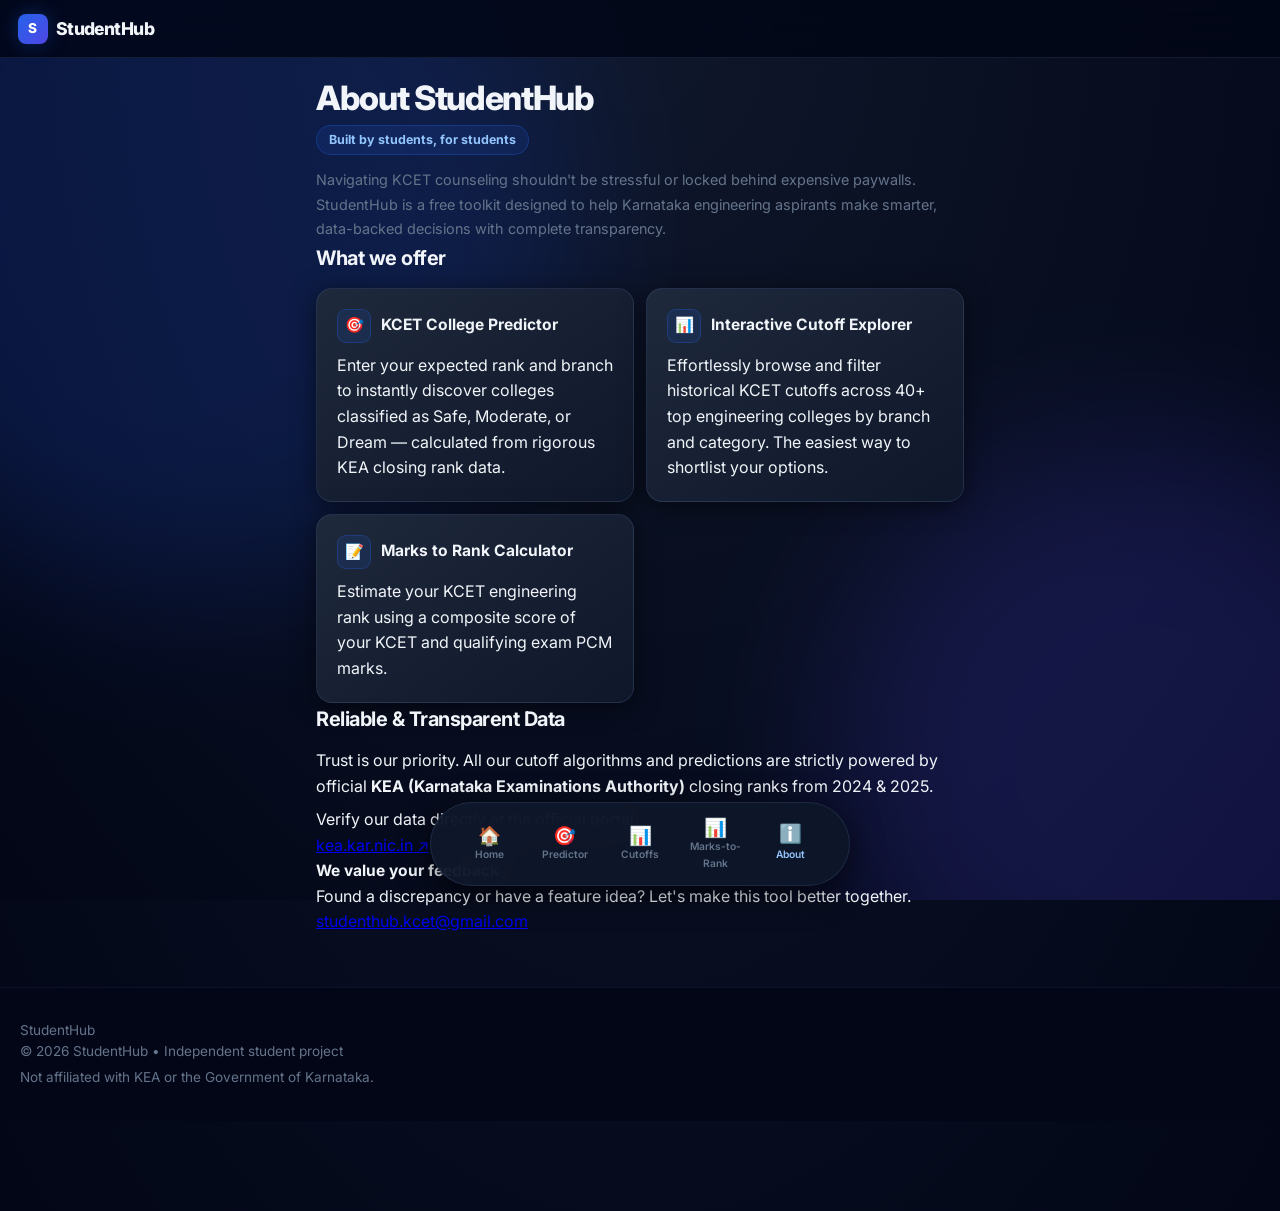
==== commit 9a006195: "fix: autonomous bug fix and improvement pass" ====
--- a/about.html
+++ b/about.html
@@ -123,7 +123,11 @@
                 <span class="nav-icon">📊</span>
                 <span>Marks-to-Rank</span>
             </a>
-        </nav>
+      
+    <a href="about.html" class="nav-item active">
+      <span class="nav-icon">ℹ️</span>About
+    </a>
+  </nav>
     </div>
 
 </body>
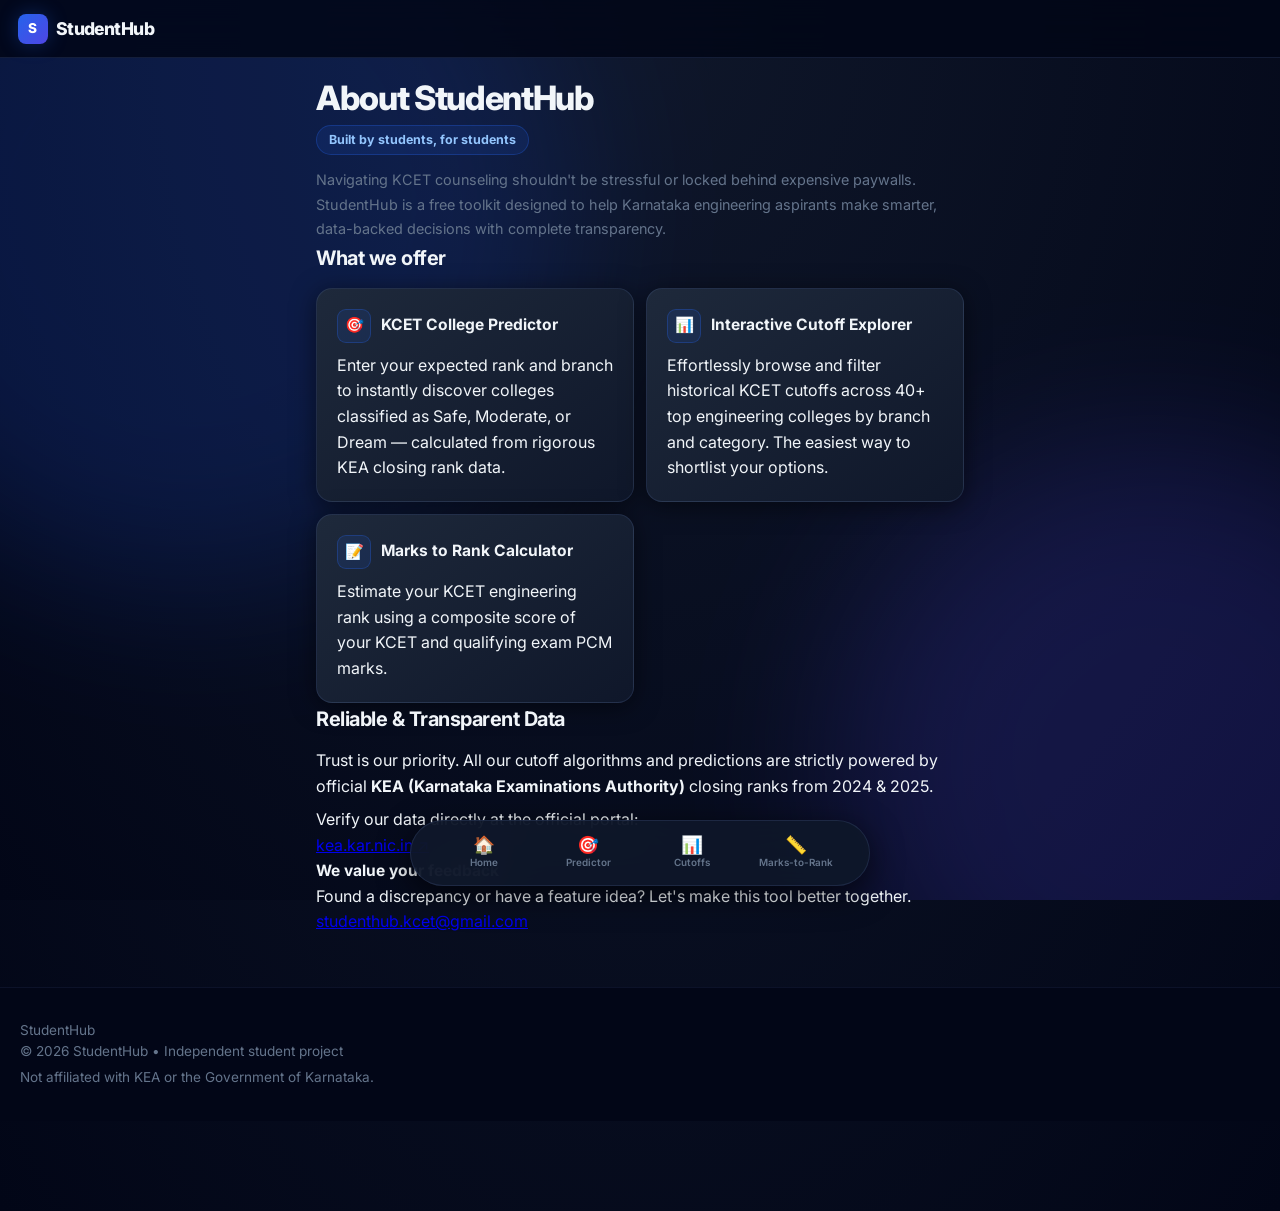
==== commit 4e4bc8ca: "fix: mobile emoji encoding, nav items, cutoffs data, homepage button" ====
--- a/about.html
+++ b/about.html
@@ -106,29 +106,13 @@
     </footer>
 
     <div class="bottom-nav-container">
-        <nav class="bottom-nav">
-            <a href="index.html" class="nav-item">
-                <span class="nav-icon">🏠</span>
-                <span>Home</span>
-            </a>
-            <a href="predictor.html" class="nav-item">
-                <span class="nav-icon">🎯</span>
-                <span>Predictor</span>
-            </a>
-            <a href="cutoffs.html" class="nav-item">
-                <span class="nav-icon">📊</span>
-                <span>Cutoffs</span>
-            </a>
-            <a href="marks-to-rank.html" class="nav-item">
-                <span class="nav-icon">📊</span>
-                <span>Marks-to-Rank</span>
-            </a>
-      
-    <a href="about.html" class="nav-item active">
-      <span class="nav-icon">ℹ️</span>About
-    </a>
+  <nav class="bottom-nav">
+    <a href="index.html" class="nav-item"><span class="nav-icon">🏠</span>Home</a>
+    <a href="predictor.html" class="nav-item"><span class="nav-icon">🎯</span>Predictor</a>
+    <a href="cutoffs.html" class="nav-item"><span class="nav-icon">📊</span>Cutoffs</a>
+    <a href="marks-to-rank.html" class="nav-item"><span class="nav-icon">📏</span>Marks-to-Rank</a>
   </nav>
-    </div>
+</div>
 
 </body>
 
--- a/style.css
+++ b/style.css
@@ -349,15 +349,15 @@
   backdrop-filter:blur(24px);-webkit-backdrop-filter:blur(24px);
   border:1px solid var(--border);
   border-radius:var(--r-full);
-  padding:.4rem .9rem;
+  padding:.4rem .6rem;
   box-shadow:0 8px 32px rgba(0,0,0,.6);
-  display:flex;align-items:center;gap:.2rem;
-  pointer-events:auto;width:92%;max-width:420px;
+  display:flex;align-items:center;gap:.1rem;
+  pointer-events:auto;width:95%;max-width:460px;
 }
 .nav-item{flex:1;display:flex;flex-direction:column;align-items:center;gap:2px;
-  text-decoration:none;color:var(--text-3);font-size:.64rem;font-weight:600;
-  padding:.4rem .3rem;border-radius:var(--r-md);transition:var(--transition);text-align:center;}
-.nav-icon{font-size:1.15rem;line-height:1;transition:transform .2s var(--ease);}
+  text-decoration:none;color:var(--text-3);font-size:.62rem;font-weight:600;
+  padding:.4rem .2rem;border-radius:var(--r-md);transition:var(--transition);text-align:center;}
+.nav-icon{font-size:1.1rem;line-height:1;transition:transform .2s var(--ease);}
 .nav-item:hover{color:var(--text-2);background:rgba(99,130,190,.1);}
 .nav-item:hover .nav-icon{transform:translateY(-2px);}
 .nav-item.active{color:var(--blue-200);}
